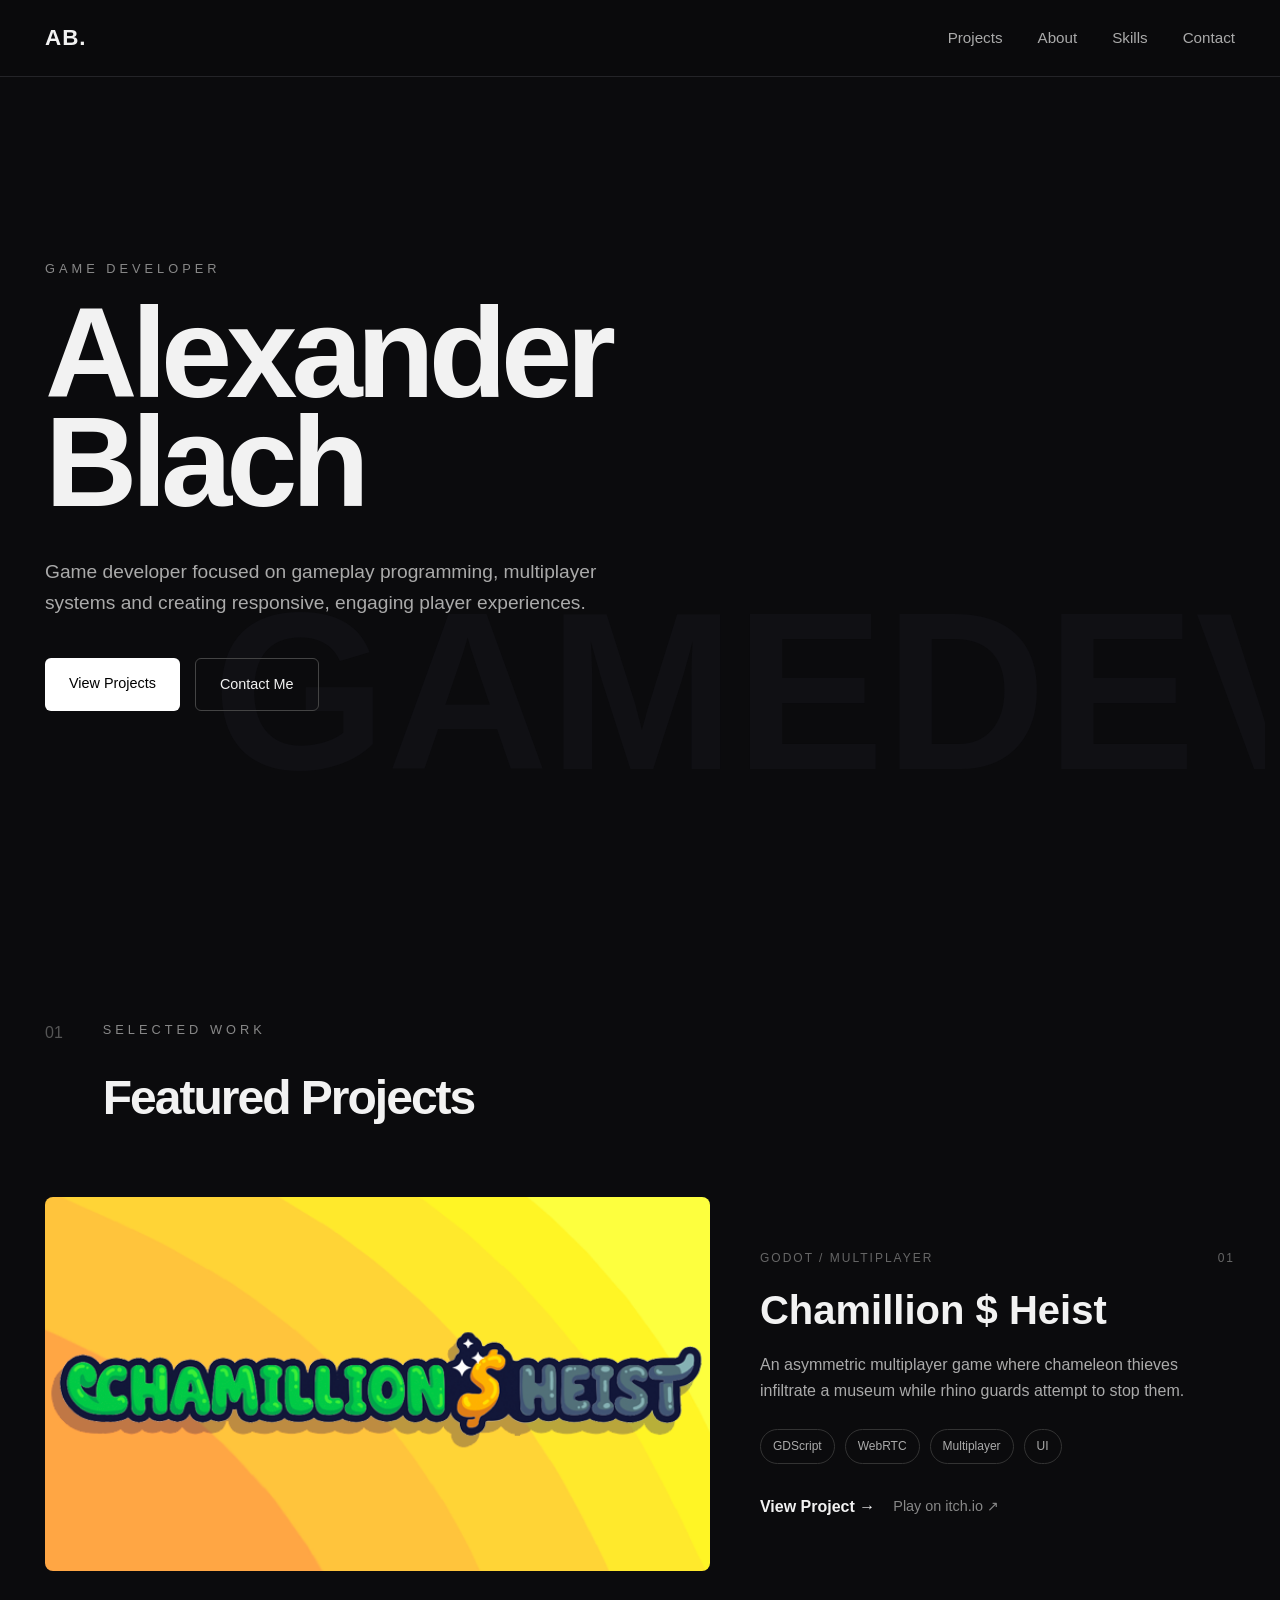
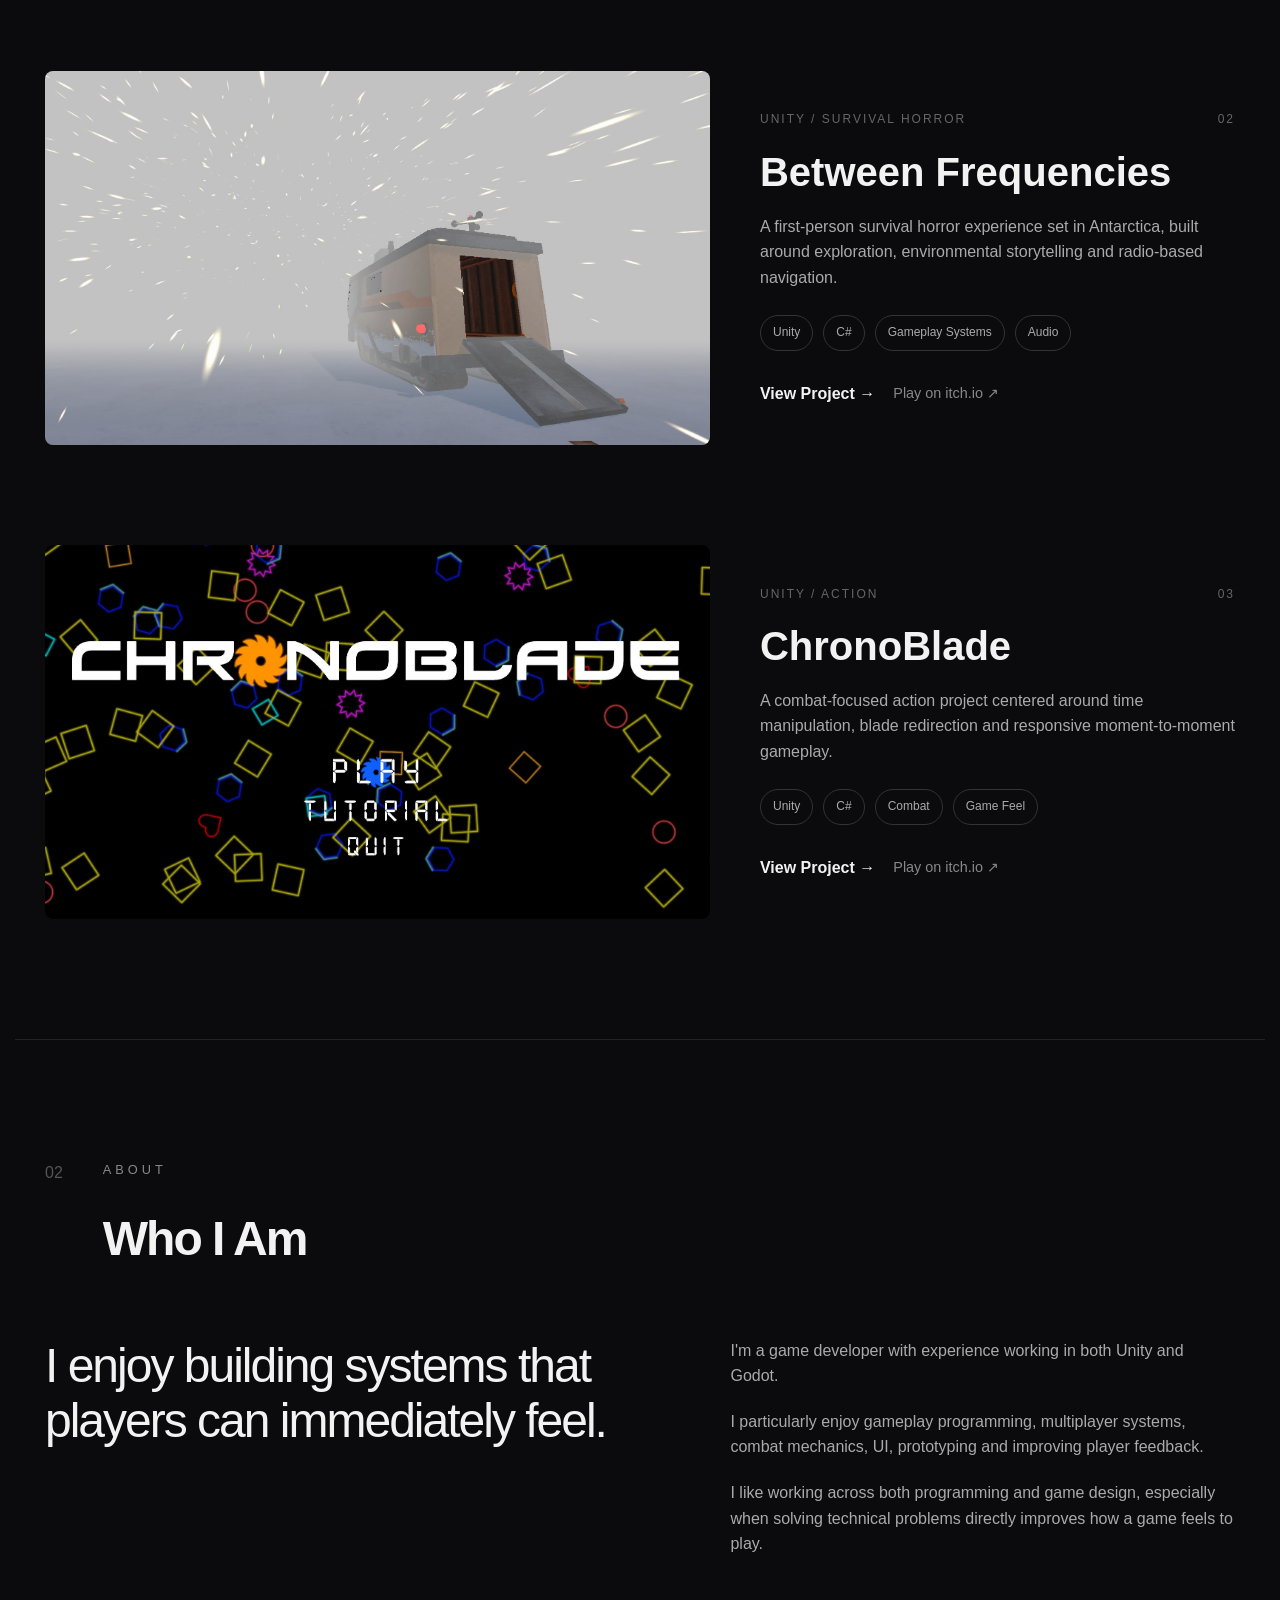
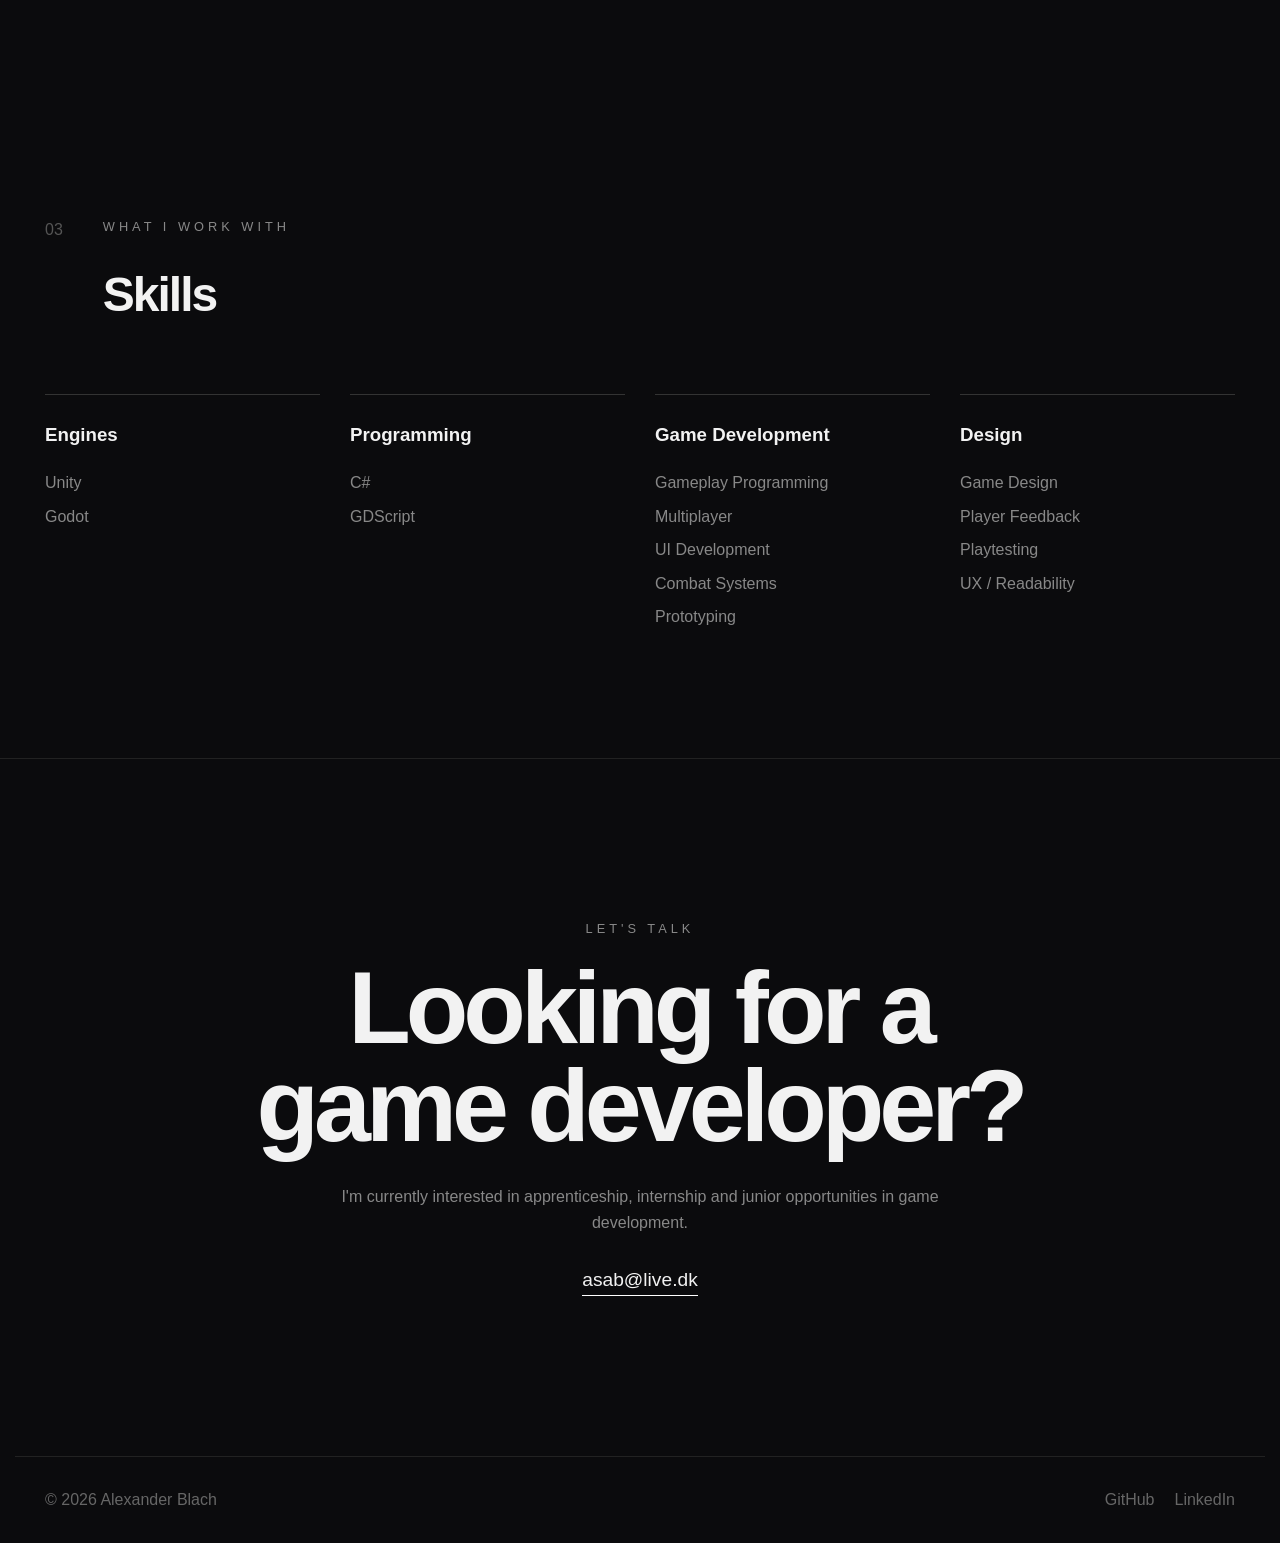
==== index.html @ f1a6e94f "Fix video source filename in index.html" ====
<!DOCTYPE html>
<html lang="en">

<head>
    <meta charset="UTF-8">
    <meta name="viewport" content="width=device-width, initial-scale=1.0">

    <title>Alexander Blach | Game Developer</title>

    <link rel="stylesheet" href="style.css">
</head>

<body>

    <!-- NAVIGATION -->
    <nav class="navbar">
        <div class="nav-container">

            <a href="#" class="logo">AB.</a>

            <div class="nav-links">
                <a href="#projects">Projects</a>
                <a href="#about">About</a>
                <a href="#skills">Skills</a>
                <a href="#contact">Contact</a>
            </div>

        </div>
    </nav>


    <!-- HERO -->
    <header class="hero">

        <div class="hero-content">

            <p class="eyebrow">GAME DEVELOPER</p>

            <h1>
                Alexander<br>
                Blach
            </h1>

            <p class="hero-description">
                Game developer focused on gameplay programming,
                multiplayer systems and creating responsive,
                engaging player experiences.
            </p>

            <div class="hero-buttons">
                <a href="#projects" class="button primary-button">
                    View Projects
                </a>

                <a href="#contact" class="button secondary-button">
                    Contact Me
                </a>
            </div>

        </div>

        <div class="hero-background-text">
            GAMEDEV
        </div>

    </header>


    <!-- PROJECTS -->
    <section id="projects" class="section">

        <div class="section-header">
            <p class="section-number">01</p>

            <div>
                <p class="eyebrow">SELECTED WORK</p>
                <h2>Featured Projects</h2>
            </div>
        </div>


        <div class="projects-grid">

            <!-- CHAMELEONS VS RHINOS -->
            <article class="project-card">

                <div class="project-image hover-video"
     onmouseenter="startPreview(this)"
     onmouseleave="stopPreview(this)">

    <img
        src="assets/images/ChamillionItchBanner.png"
        alt="Chamillion $ Heist gameplay">

    <video muted loop playsinline preload="metadata">
        <source src="assets/videos/Chamillion.mp4" type="video/mp4">
    </video>

</div>

                <div class="project-content">

                    <div class="project-topline">
                        <p>GODOT / MULTIPLAYER</p>
                        <span>01</span>
                    </div>

                    <h3>Chamillion $ Heist</h3>

                    <p class="project-description">
                        An asymmetric multiplayer game where
                        chameleon thieves infiltrate a museum while
                        rhino guards attempt to stop them.
                    </p>

                    <div class="project-tags">
                        <span>GDScript</span>
                        <span>WebRTC</span>
                        <span>Multiplayer</span>
                        <span>UI</span>
                    </div>

                   <div class="project-actions">
                        <a href="projects/chameleons-vs-rhinos.html" class="project-link">
                                View Project →
                      </a>

                        <a href="https://frederik-dencker.itch.io/chamillion-heist"
                               target="_blank"
                       rel="noopener noreferrer"
                       class="play-link">
                        Play on itch.io ↗
                            </a>
                    </div>

                </div>

            </article>


            <!-- BETWEEN FREQUENCIES -->
            <article class="project-card">

                <div class="project-image hover-video"
     onmouseenter="startPreview(this)"
     onmouseleave="stopPreview(this)">

    <img
        src="assets/images/betweenfreq.JPG"
        alt="Between Frequencies gameplay">

    <video muted loop playsinline preload="metadata">
        <source src="assets/videos/BetweenFrequencies.mp4" type="video/mp4">
    </video>

</div>

                <div class="project-content">

                    <div class="project-topline">
                        <p>UNITY / SURVIVAL HORROR</p>
                        <span>02</span>
                    </div>

                    <h3>Between Frequencies</h3>

                    <p class="project-description">
                        A first-person survival horror experience
                        set in Antarctica, built around exploration,
                        environmental storytelling and radio-based navigation.
                    </p>

                    <div class="project-tags">
                        <span>Unity</span>
                        <span>C#</span>
                        <span>Gameplay Systems</span>
                        <span>Audio</span>
                    </div>

                    <div class="project-actions">
    <a href="projects/between-frequencies.html" class="project-link">
        View Project →
    </a>

    <a href="https://frederik-dencker.itch.io/between-frequencies"
       target="_blank"
       rel="noopener noreferrer"
       class="play-link">
        Play on itch.io ↗
    </a>
</div>

                </div>

            </article>


            <!-- CHRONOBLADE -->
            <article class="project-card">

               <div class="project-image hover-video"
     onmouseenter="startPreview(this)"
     onmouseleave="stopPreview(this)">

    <img
        src="assets/images/chronoblade.JPG"
        alt="ChronoBlade gameplay">

    <video muted loop playsinline preload="metadata">
        <source src="assets/videos/ChronoBlade.mp4" type="video/mp4">
    </video>

</div>

                <div class="project-content">

                    <div class="project-topline">
                        <p>UNITY / ACTION</p>
                        <span>03</span>
                    </div>

                    <h3>ChronoBlade</h3>

                    <p class="project-description">
                        A combat-focused action project centered
                        around time manipulation, blade redirection
                        and responsive moment-to-moment gameplay.
                    </p>

                    <div class="project-tags">
                        <span>Unity</span>
                        <span>C#</span>
                        <span>Combat</span>
                        <span>Game Feel</span>
                    </div>

                   <div class="project-actions">
    <a href="projects/chronoblade.html" class="project-link">
        View Project →
    </a>

    <a href="https://frederik-dencker.itch.io/chronoblade"
       target="_blank"
       rel="noopener noreferrer"
       class="play-link">
        Play on itch.io ↗
    </a>
</div>

                </div>

            </article>

        </div>

    </section>


    <!-- ABOUT -->
    <section id="about" class="section about-section">

        <div class="section-header">
            <p class="section-number">02</p>

            <div>
                <p class="eyebrow">ABOUT</p>
                <h2>Who I Am</h2>
            </div>
        </div>


        <div class="about-grid">

            <div class="about-large-text">
                I enjoy building systems that players can
                immediately feel.
            </div>

            <div class="about-text">

                <p>
                    I'm a game developer with experience working in
                    both Unity and Godot.
                </p>

                <p>
                    I particularly enjoy gameplay programming,
                    multiplayer systems, combat mechanics, UI,
                    prototyping and improving player feedback.
                </p>

                <p>
                    I like working across both programming and game
                    design, especially when solving technical
                    problems directly improves how a game feels to play.
                </p>

            </div>

        </div>

    </section>


    <!-- SKILLS -->
    <section id="skills" class="section">

        <div class="section-header">
            <p class="section-number">03</p>

            <div>
                <p class="eyebrow">WHAT I WORK WITH</p>
                <h2>Skills</h2>
            </div>
        </div>


        <div class="skills-grid">

            <div class="skill-category">
                <h3>Engines</h3>

                <ul>
                    <li>Unity</li>
                    <li>Godot</li>
                </ul>
            </div>


            <div class="skill-category">
                <h3>Programming</h3>

                <ul>
                    <li>C#</li>
                    <li>GDScript</li>
                </ul>
            </div>


            <div class="skill-category">
                <h3>Game Development</h3>

                <ul>
                    <li>Gameplay Programming</li>
                    <li>Multiplayer</li>
                    <li>UI Development</li>
                    <li>Combat Systems</li>
                    <li>Prototyping</li>
                </ul>
            </div>


            <div class="skill-category">
                <h3>Design</h3>

                <ul>
                    <li>Game Design</li>
                    <li>Player Feedback</li>
                    <li>Playtesting</li>
                    <li>UX / Readability</li>
                </ul>
            </div>

        </div>

    </section>


    <!-- CONTACT -->
    <section id="contact" class="contact-section">

        <p class="eyebrow">LET'S TALK</p>

        <h2>
            Looking for a<br>
            game developer?
        </h2>

        <p class="contact-description">
            I'm currently interested in apprenticeship,
            internship and junior opportunities in game development.
        </p>

       <a href="mailto:asab@live.dk" class="contact-link">
    asab@live.dk
        </a>

    </section>


    <!-- FOOTER -->
    <footer>

        <p>
            © 2026 Alexander Blach
        </p>

        <div class="footer-links">
            <a href="#">GitHub</a>
            <a href="#">LinkedIn</a>
        </div>

    </footer>
<script>
    function startPreview(container) {
        const video = container.querySelector("video");

        if (!video) return;

        video.currentTime = 0;

        const promise = video.play();

        if (promise !== undefined) {
            promise.catch(error => {
                console.log("Video could not play:", error);
            });
        }
    }


    function stopPreview(container) {
        const video = container.querySelector("video");

        if (!video) return;

        video.pause();
        video.currentTime = 0;
    }
</script>
</body>

</html>
---- style.css ----
/* -----------------------------
   GLOBAL
----------------------------- */

* {
    margin: 0;
    padding: 0;
    box-sizing: border-box;
}

html {
    scroll-behavior: smooth;
}

body {
    font-family: Arial, Helvetica, sans-serif;
    background: #0b0b0d;
    color: #f2f2f2;
    line-height: 1.6;
}

a {
    color: inherit;
    text-decoration: none;
}


/* -----------------------------
   NAVIGATION
----------------------------- */

.navbar {
    position: fixed;
    top: 0;
    width: 100%;
    z-index: 1000;

    background: rgba(11, 11, 13, 0.85);
    backdrop-filter: blur(12px);

    border-bottom: 1px solid #242428;
}

.nav-container {
    max-width: 1250px;
    margin: auto;

    padding: 20px 30px;

    display: flex;
    justify-content: space-between;
    align-items: center;
}

.logo {
    font-size: 1.4rem;
    font-weight: bold;
    letter-spacing: 1px;
}

.nav-links {
    display: flex;
    gap: 35px;
}

.nav-links a {
    color: #aaaaaa;
    font-size: 0.95rem;

    transition: 0.2s;
}

.nav-links a:hover {
    color: white;
}


/* -----------------------------
   HERO
----------------------------- */

.hero {
    min-height: 100vh;

    max-width: 1250px;
    margin: auto;

    padding: 150px 30px 80px;

    display: flex;
    align-items: center;

    position: relative;
    overflow: hidden;
}

.hero-content {
    position: relative;
    z-index: 2;

    max-width: 800px;
}

.eyebrow {
    color: #888;
    font-size: 0.8rem;

    letter-spacing: 4px;

    margin-bottom: 20px;
}

.hero h1 {
    font-size: clamp(4rem, 10vw, 9rem);

    line-height: 0.85;

    letter-spacing: -6px;

    margin-bottom: 40px;
}

.hero-description {
    color: #aaa;

    max-width: 600px;

    font-size: 1.2rem;

    margin-bottom: 40px;
}

.hero-buttons {
    display: flex;
    gap: 15px;
    flex-wrap: wrap;
}

.button {
    padding: 14px 24px;

    border-radius: 6px;

    font-size: 0.9rem;

    transition: 0.25s;
}

.primary-button {
    background: white;
    color: black;
}

.primary-button:hover {
    transform: translateY(-3px);
}

.secondary-button {
    border: 1px solid #444;
}

.secondary-button:hover {
    border-color: white;
}

.hero-background-text {
    position: absolute;

    right: -80px;
    bottom: 30px;

    font-size: 14rem;

    font-weight: bold;

    color: #101014;

    pointer-events: none;
}


/* -----------------------------
   GENERAL SECTIONS
----------------------------- */

.section {
    max-width: 1250px;

    margin: auto;

    padding: 120px 30px;
}

.section-header {
    display: flex;

    gap: 40px;

    margin-bottom: 60px;
}

.section-number {
    color: #555;
}

.section-header h2 {
    font-size: 3rem;

    letter-spacing: -2px;
}


/* -----------------------------
   PROJECTS
----------------------------- */

.projects-grid {
    display: flex;

    flex-direction: column;

    gap: 100px;
}

.project-card {
    display: grid;

    grid-template-columns: 1.4fr 1fr;

    gap: 50px;

    align-items: center;
}

.project-image {
    width: 100%;
    aspect-ratio: 16 / 9;

    border-radius: 8px;
    overflow: hidden;

    background: #18181e;

    display: flex;
    align-items: center;
    justify-content: center;
}

.placeholder {
    display: flex;

    justify-content: center;
    align-items: center;

    background:
        linear-gradient(
            135deg,
            #17171d,
            #22222b
        );

    color: #666;

    font-size: 1.2rem;
}

.project-content h3 {
    font-size: 2.5rem;

    line-height: 1.1;

    margin: 20px 0;
}

.project-topline {
    display: flex;

    justify-content: space-between;

    color: #666;

    font-size: 0.75rem;

    letter-spacing: 2px;
}

.project-description {
    color: #aaa;

    margin-bottom: 25px;
}

.project-tags {
    display: flex;

    flex-wrap: wrap;

    gap: 10px;

    margin-bottom: 30px;
}

.project-tags span {
    padding: 7px 12px;

    border: 1px solid #333;

    border-radius: 100px;

    color: #aaa;

    font-size: 0.75rem;
}

.project-link {
    font-weight: bold;

    display: inline-block;

    transition: 0.2s;
}

.project-link:hover {
    transform: translateX(6px);
}


/* -----------------------------
   ABOUT
----------------------------- */

.about-section {
    border-top: 1px solid #222;
}

.about-grid {
    display: grid;

    grid-template-columns: 1.2fr 1fr;

    gap: 80px;
}

.about-large-text {
    font-size: 3rem;

    line-height: 1.15;

    letter-spacing: -2px;
}

.about-text p {
    color: #aaa;

    margin-bottom: 20px;
}


/* -----------------------------
   SKILLS
----------------------------- */

.skills-grid {
    display: grid;

    grid-template-columns: repeat(4, 1fr);

    gap: 30px;
}

.skill-category {
    border-top: 1px solid #333;

    padding-top: 25px;
}

.skill-category h3 {
    margin-bottom: 20px;
}

.skill-category ul {
    list-style: none;
}

.skill-category li {
    color: #888;

    margin-bottom: 8px;
}


/* -----------------------------
   CONTACT
----------------------------- */

.contact-section {
    padding: 160px 30px;

    text-align: center;

    border-top: 1px solid #222;
}

.contact-section h2 {
    font-size: clamp(3rem, 8vw, 7rem);

    line-height: 0.95;

    letter-spacing: -5px;

    margin-bottom: 30px;
}

.contact-description {
    max-width: 600px;

    margin: 0 auto 30px;

    color: #888;
}

.contact-link {
    font-size: 1.2rem;

    border-bottom: 1px solid white;

    padding-bottom: 5px;
}


/* -----------------------------
   FOOTER
----------------------------- */

footer {
    max-width: 1250px;

    margin: auto;

    padding: 30px;

    border-top: 1px solid #222;

    display: flex;

    justify-content: space-between;

    color: #666;
}

.footer-links {
    display: flex;

    gap: 20px;
}


/* -----------------------------
   RESPONSIVE
----------------------------- */

@media (max-width: 900px) {

    .project-card {
        grid-template-columns: 1fr;
    }
.about-grid {
        grid-template-columns: 1fr;
    }

    .skills-grid {
        grid-template-columns: repeat(2, 1fr);
    }

    .hero h1 {
        letter-spacing: -3px;
    }

}


@media (max-width: 600px) {

    .nav-links {
        gap: 15px;
    }

    .nav-links a {
        font-size: 0.8rem;
    }

    .hero {
        padding-top: 130px;
    }

    .hero-description {
        font-size: 1rem;
    }
.skills-grid {
        grid-template-columns: 1fr;
    }

    .about-large-text {
        font-size: 2rem;
    }

    footer {
        flex-direction: column;

        gap: 20px;
    }

}
/* --------------------------------
   PROJECT PAGE
-------------------------------- */

.project-page-hero {
    max-width: 1250px;
    margin: auto;

    padding: 180px 30px 80px;
}

.project-page-header {
    max-width: 900px;
}

.project-page-header h1 {
    font-size: clamp(4rem, 10vw, 8rem);

    line-height: 0.9;

    letter-spacing: -6px;

    margin-bottom: 40px;
}

.project-page-intro {
    max-width: 700px;

    font-size: 1.3rem;

    color: #aaa;
}

.project-meta {
    margin-top: 80px;

    display: grid;

    grid-template-columns: repeat(4, 1fr);

    border-top: 1px solid #29292d;

    border-bottom: 1px solid #29292d;
}

.project-meta div {
    padding: 25px 15px;

    border-right: 1px solid #29292d;
}

.project-meta div:last-child {
    border-right: none;
}

.project-meta span {
    color: #666;

    font-size: 0.7rem;

    letter-spacing: 2px;
}

.project-meta p {
    margin-top: 8px;
}


/* HERO MEDIA */

.project-page-media {
    max-width: 1400px;

    margin: auto;

    padding: 0 30px 120px;
}

.large-placeholder {
    height: 650px;

    display: flex;

    align-items: center;

    justify-content: center;

    background: #18181e;

    border-radius: 10px;

    color: #666;

    font-size: 1.1rem;
}


/* DETAILS */

.project-detail-section {
    max-width: 1100px;

    margin: auto;

    padding: 100px 30px;

    display: grid;

    grid-template-columns: 180px 1fr;

    gap: 60px;

    border-top: 1px solid #222;
}

.project-detail-label {
    color: #555;

    font-size: 0.75rem;

    letter-spacing: 2px;
}

.project-detail-label p {
    margin-bottom: 10px;
}

.project-detail-content {
    max-width: 780px;
}

.project-detail-content h2 {
    font-size: 3rem;

    margin-bottom: 35px;

    letter-spacing: -2px;
}

.project-detail-content p {
    color: #aaa;

    margin-bottom: 20px;
}

.large-paragraph {
    font-size: 1.5rem;

    color: white !important;

    line-height: 1.45;
}


/* ROLE CARDS */

.role-grid {
    display: grid;

    grid-template-columns: repeat(2, 1fr);

    gap: 20px;

    margin-top: 50px;
}

.role-card {
    padding: 30px;

    border: 1px solid #29292d;

    border-radius: 8px;
}

.role-card h3 {
    margin-bottom: 15px;
}


/* TECHNICAL DIAGRAM */

.technical-diagram {
    margin: 50px 0;

    display: flex;

    align-items: center;

    justify-content: space-between;

    gap: 10px;
}

.technical-diagram div {
    flex: 1;

    padding: 18px;

    text-align: center;

    border: 1px solid #333;

    border-radius: 6px;
}

.technical-diagram span {
    color: #555;
}


/* ROLE COMPARISON */

.two-column-system {
    display: grid;

    grid-template-columns: 1fr 1fr;

    gap: 50px;

    margin-top: 40px;
}

.two-column-system h3 {
    font-size: 1.6rem;

    margin-bottom: 15px;
}

.two-column-system ul {
    margin-top: 20px;

    padding-left: 20px;

    color: #aaa;
}

.two-column-system li {
    margin-bottom: 8px;
}


/* SCREENSHOT GRID */

.project-image-grid {
    max-width: 1250px;

    margin: auto;

    padding: 50px 30px 120px;

    display: grid;

    grid-template-columns: 1fr 1fr;

    gap: 20px;
}

.medium-placeholder {
    height: 420px;

    display: flex;

    align-items: center;

    justify-content: center;

    background: #18181e;

    color: #666;

    border-radius: 8px;
}


/* NEXT PROJECT */

.next-project {
    text-align: center;

    padding: 140px 30px;

    border-top: 1px solid #222;
}

.next-project a {
    font-size: clamp(2.5rem, 6vw, 6rem);

    letter-spacing: -3px;

    font-weight: bold;
}


/* MOBILE */

@media (max-width: 800px) {

    .project-meta {
        grid-template-columns: repeat(2, 1fr);
    }

    .project-meta div {
        border-bottom: 1px solid #29292d;
    }

    .project-detail-section {
        grid-template-columns: 1fr;

        gap: 30px;
    }

    .role-grid {
        grid-template-columns: 1fr;
    }

    .two-column-system {
        grid-template-columns: 1fr;
    }

    .project-image-grid {
        grid-template-columns: 1fr;
    }

    .technical-diagram {
        flex-direction: column;
    }

    .technical-diagram span {
        transform: rotate(90deg);
    }

    .technical-diagram div {
        width: 100%;
    }

    .large-placeholder {
        height: 350px;
    }
}


/* --------------------------------
   PROJECT CARD ACTIONS & IMAGES
-------------------------------- */

.project-actions {
    display: flex;
    gap: 18px;
    align-items: center;
    flex-wrap: wrap;
}

.play-link {
    color: #888;
    font-size: 0.9rem;
    transition: 0.2s;
}

.play-link:hover {
    color: white;
    transform: translateX(3px);
}
/* PROJECT IMAGE / VIDEO PREVIEW */

.project-image {
    width: 100%;
    aspect-ratio: 16 / 9;

    position: relative;
    overflow: hidden;

    border-radius: 8px;
    background: #18181e;
}

.hover-video img,
.hover-video video {
    position: absolute;

    top: 0;
    left: 0;

    width: 100%;
    height: 100%;

    object-fit: cover;
    object-position: center center;

    display: block;

    transition: opacity 0.2s ease;
}


/* Screenshot visible normally */

.hover-video img {
    opacity: 1;
}


/* Video hidden normally */

.hover-video video {
    opacity: 0;
    pointer-events: none;
}


/* Hover state */

.hover-video:hover img {
    opacity: 0;
}

.hover-video:hover video {
    opacity: 1;
}
.project-play-button {
    display: inline-block;
    margin-top: 28px;
}
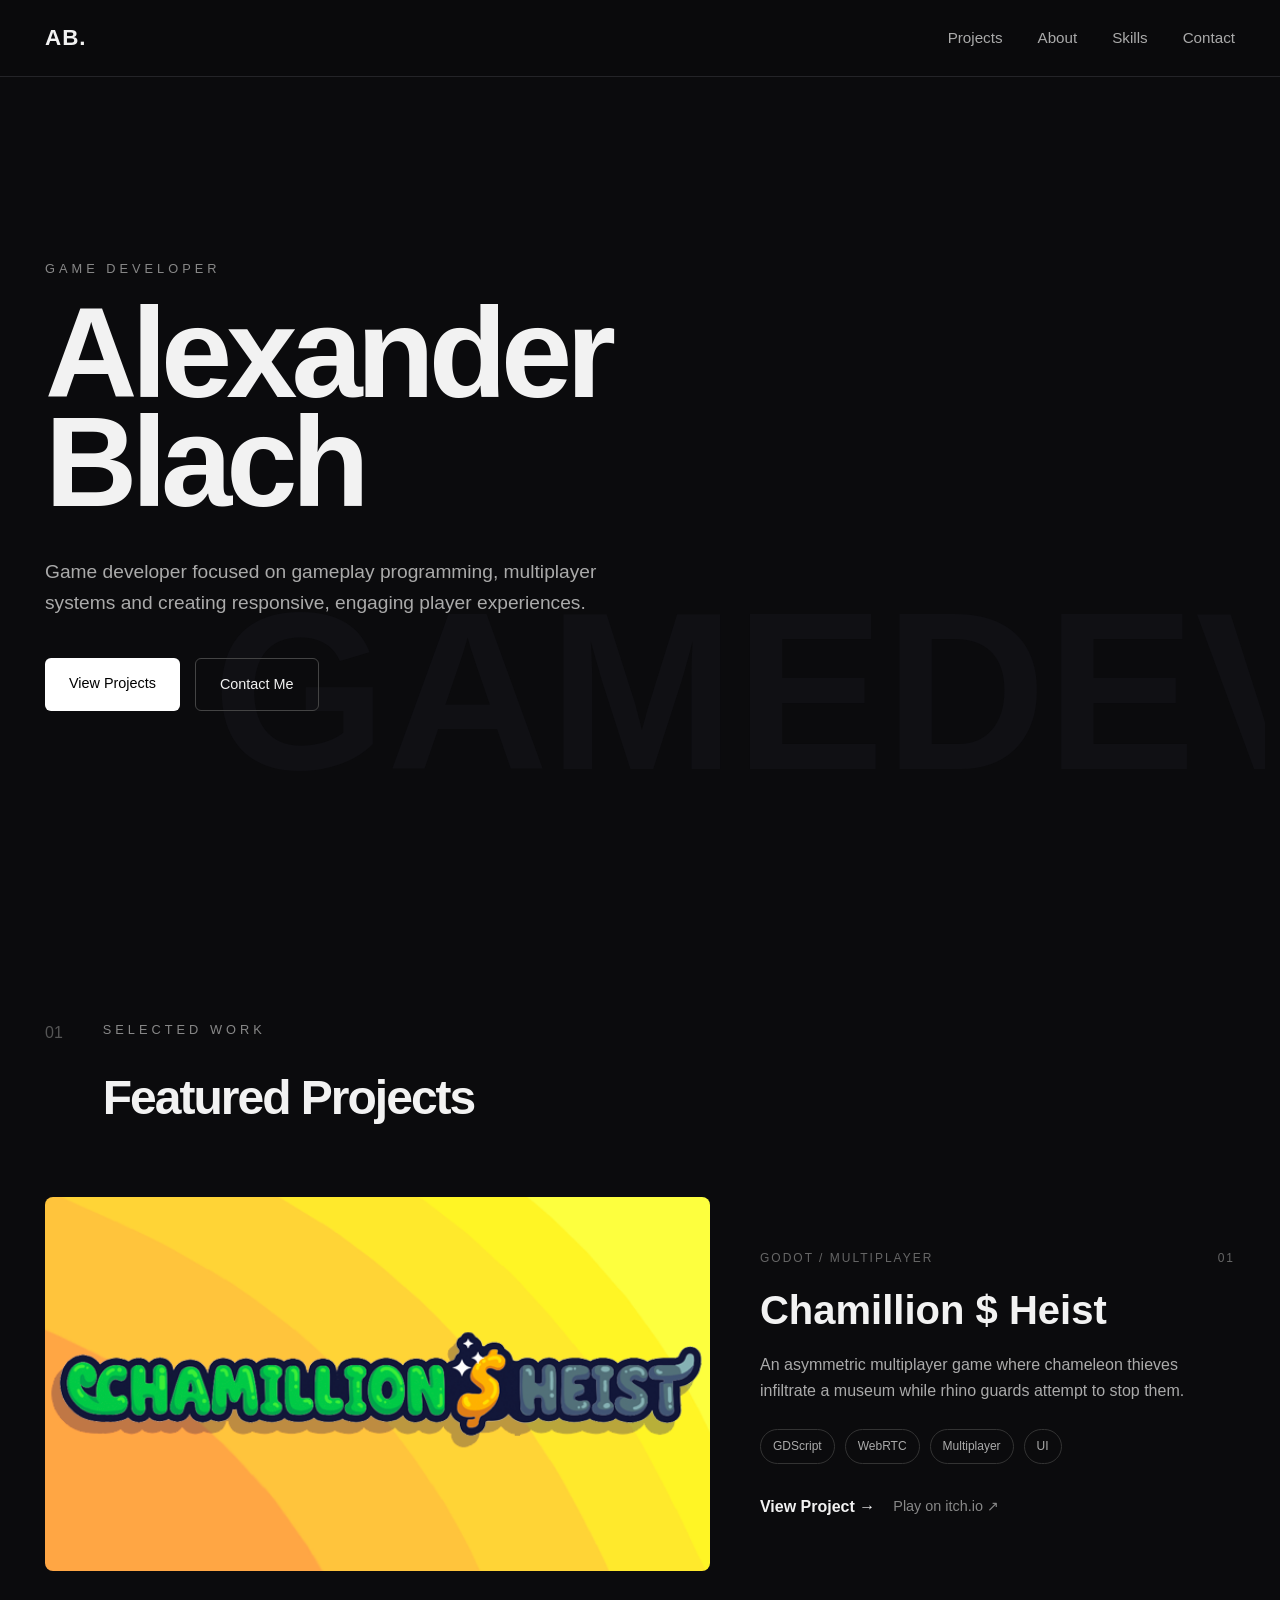
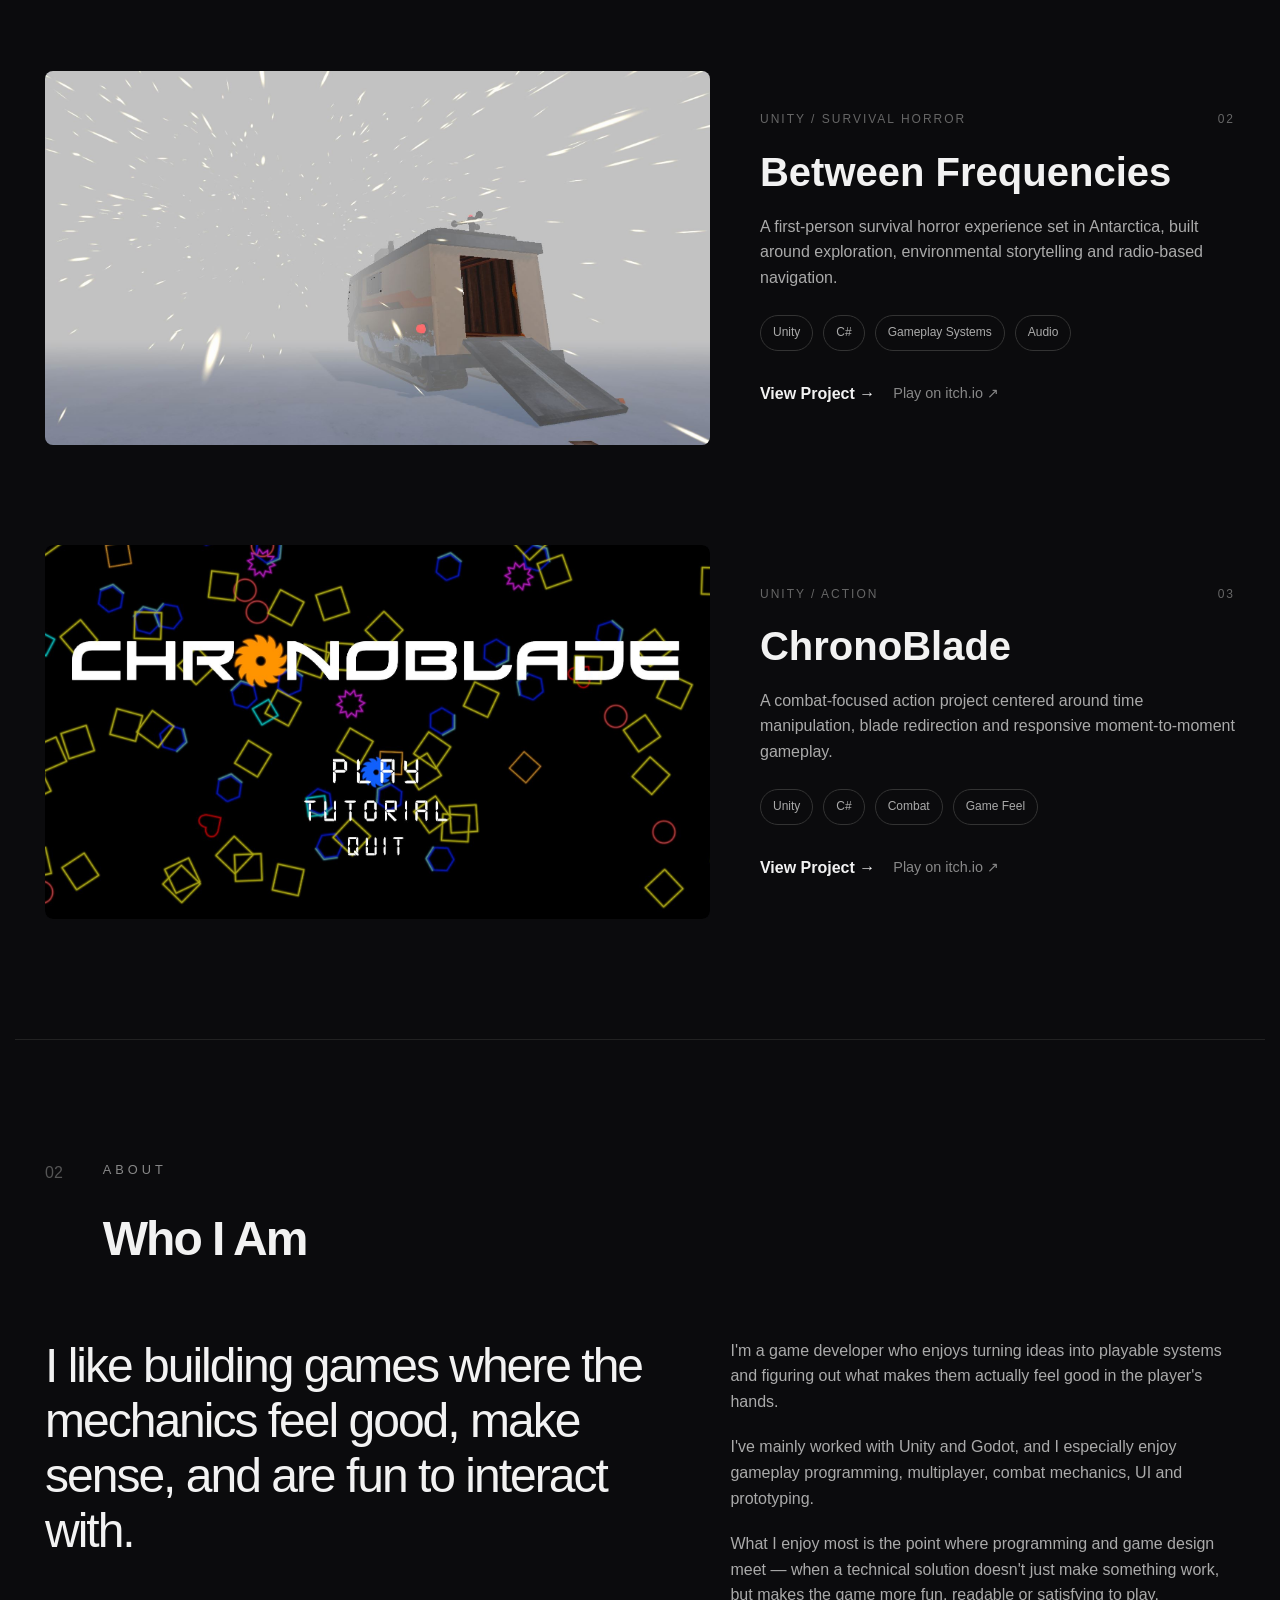
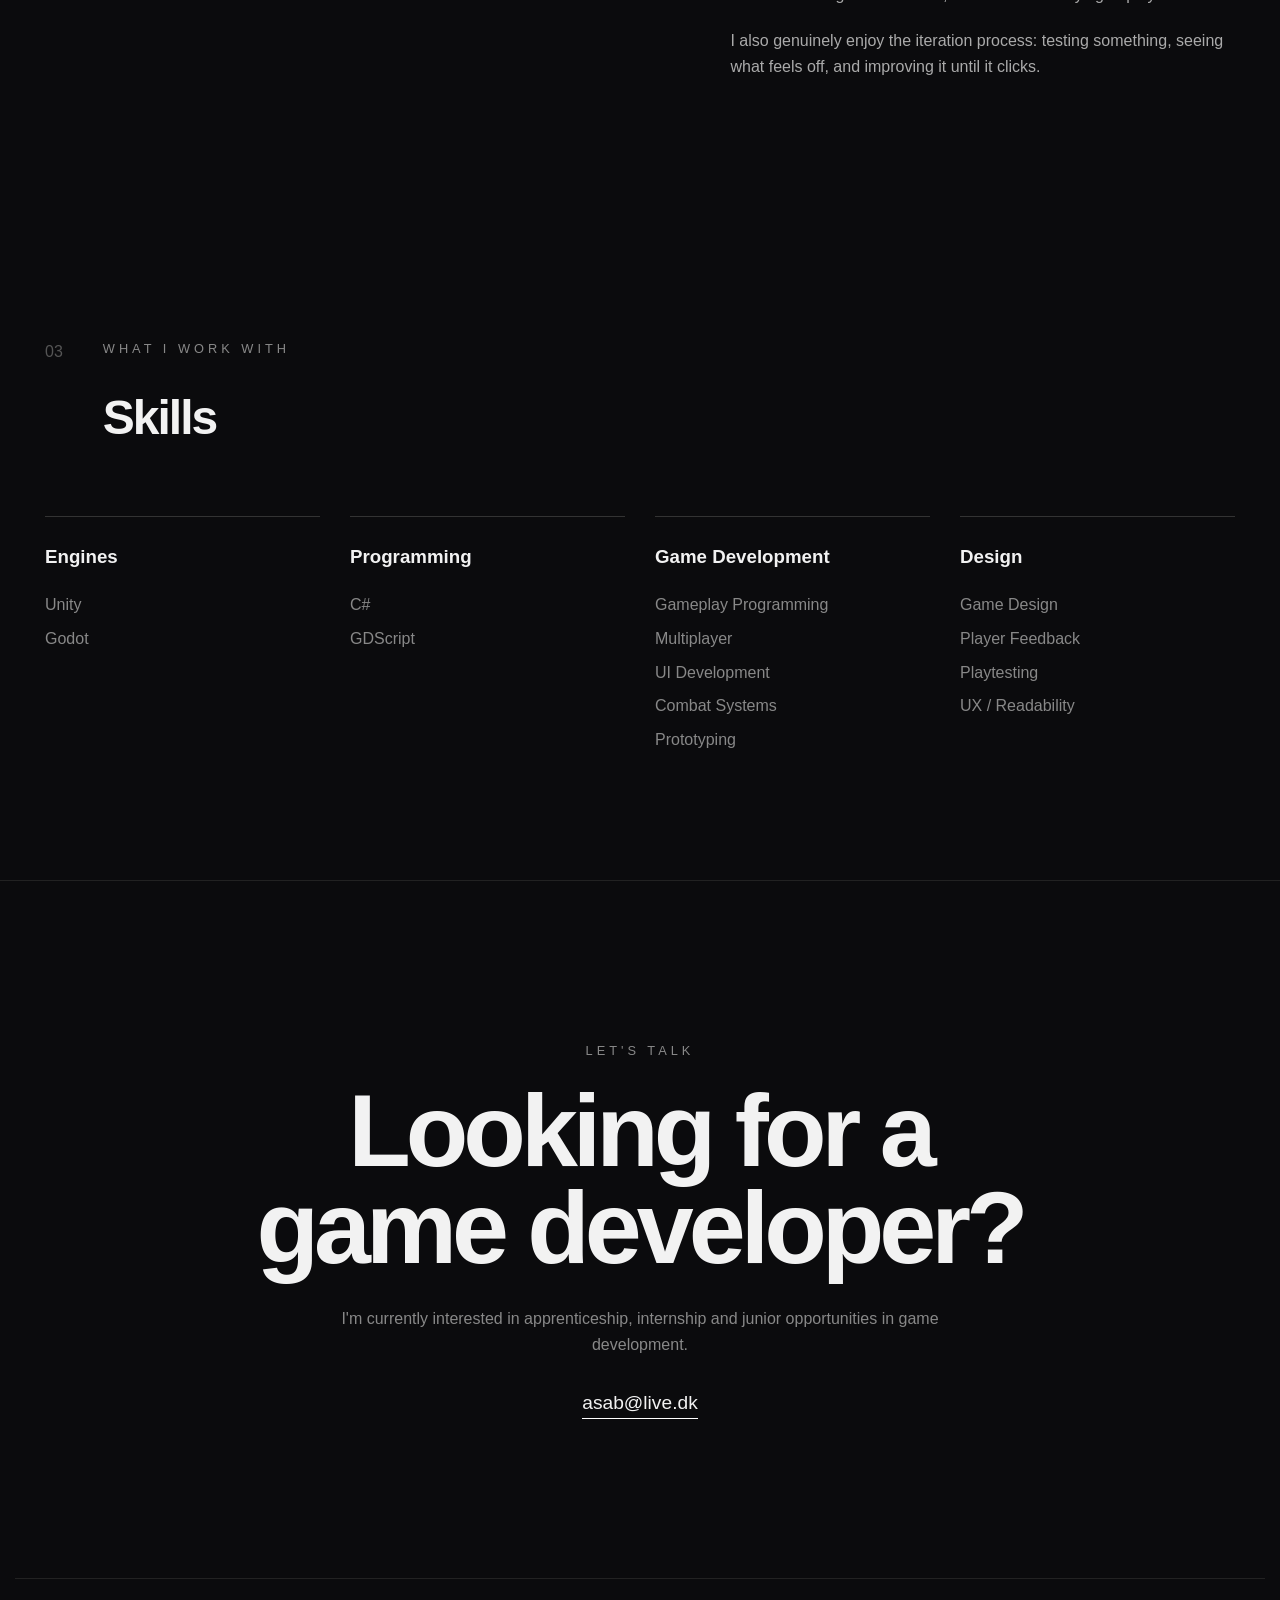
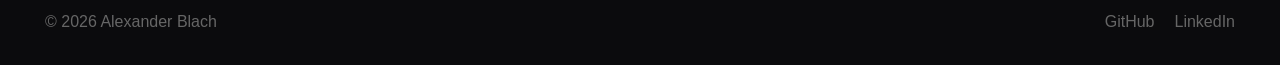
==== commit c7dfdae2: "Revise about section content in index.html Updated the text in the about section to better reflect m" ====
--- a/index.html
+++ b/index.html
@@ -207,7 +207,7 @@
         alt="ChronoBlade gameplay">
 
     <video muted loop playsinline preload="metadata">
-        <source src="assets/videos/ChronoBlade.mp4" type="video/mp4">
+        <source src="assets/videos/chronoblade-web.mp4" type="video/mp4">
     </video>
 
 </div>
@@ -269,35 +269,43 @@
         </div>
 
 
-        <div class="about-grid">
-
-            <div class="about-large-text">
-                I enjoy building systems that players can
-                immediately feel.
-            </div>
-
-            <div class="about-text">
-
-                <p>
-                    I'm a game developer with experience working in
-                    both Unity and Godot.
-                </p>
-
-                <p>
-                    I particularly enjoy gameplay programming,
-                    multiplayer systems, combat mechanics, UI,
-                    prototyping and improving player feedback.
-                </p>
-
-                <p>
-                    I like working across both programming and game
-                    design, especially when solving technical
-                    problems directly improves how a game feels to play.
-                </p>
-
-            </div>
-
-        </div>
+<div class="about-grid">
+
+    <div class="about-large-text">
+        I like building games where the mechanics feel good,
+        make sense, and are fun to interact with.
+    </div>
+
+    <div class="about-text">
+
+        <p>
+            I'm a game developer who enjoys turning ideas into
+            playable systems and figuring out what makes them
+            actually feel good in the player's hands.
+        </p>
+
+        <p>
+            I've mainly worked with Unity and Godot, and I especially
+            enjoy gameplay programming, multiplayer, combat mechanics,
+            UI and prototyping.
+        </p>
+
+        <p>
+            What I enjoy most is the point where programming and
+            game design meet — when a technical solution doesn't
+            just make something work, but makes the game more fun,
+            readable or satisfying to play.
+        </p>
+
+        <p>
+            I also genuinely enjoy the iteration process: testing
+            something, seeing what feels off, and improving it until
+            it clicks.
+        </p>
+
+    </div>
+
+</div>
 
     </section>
 
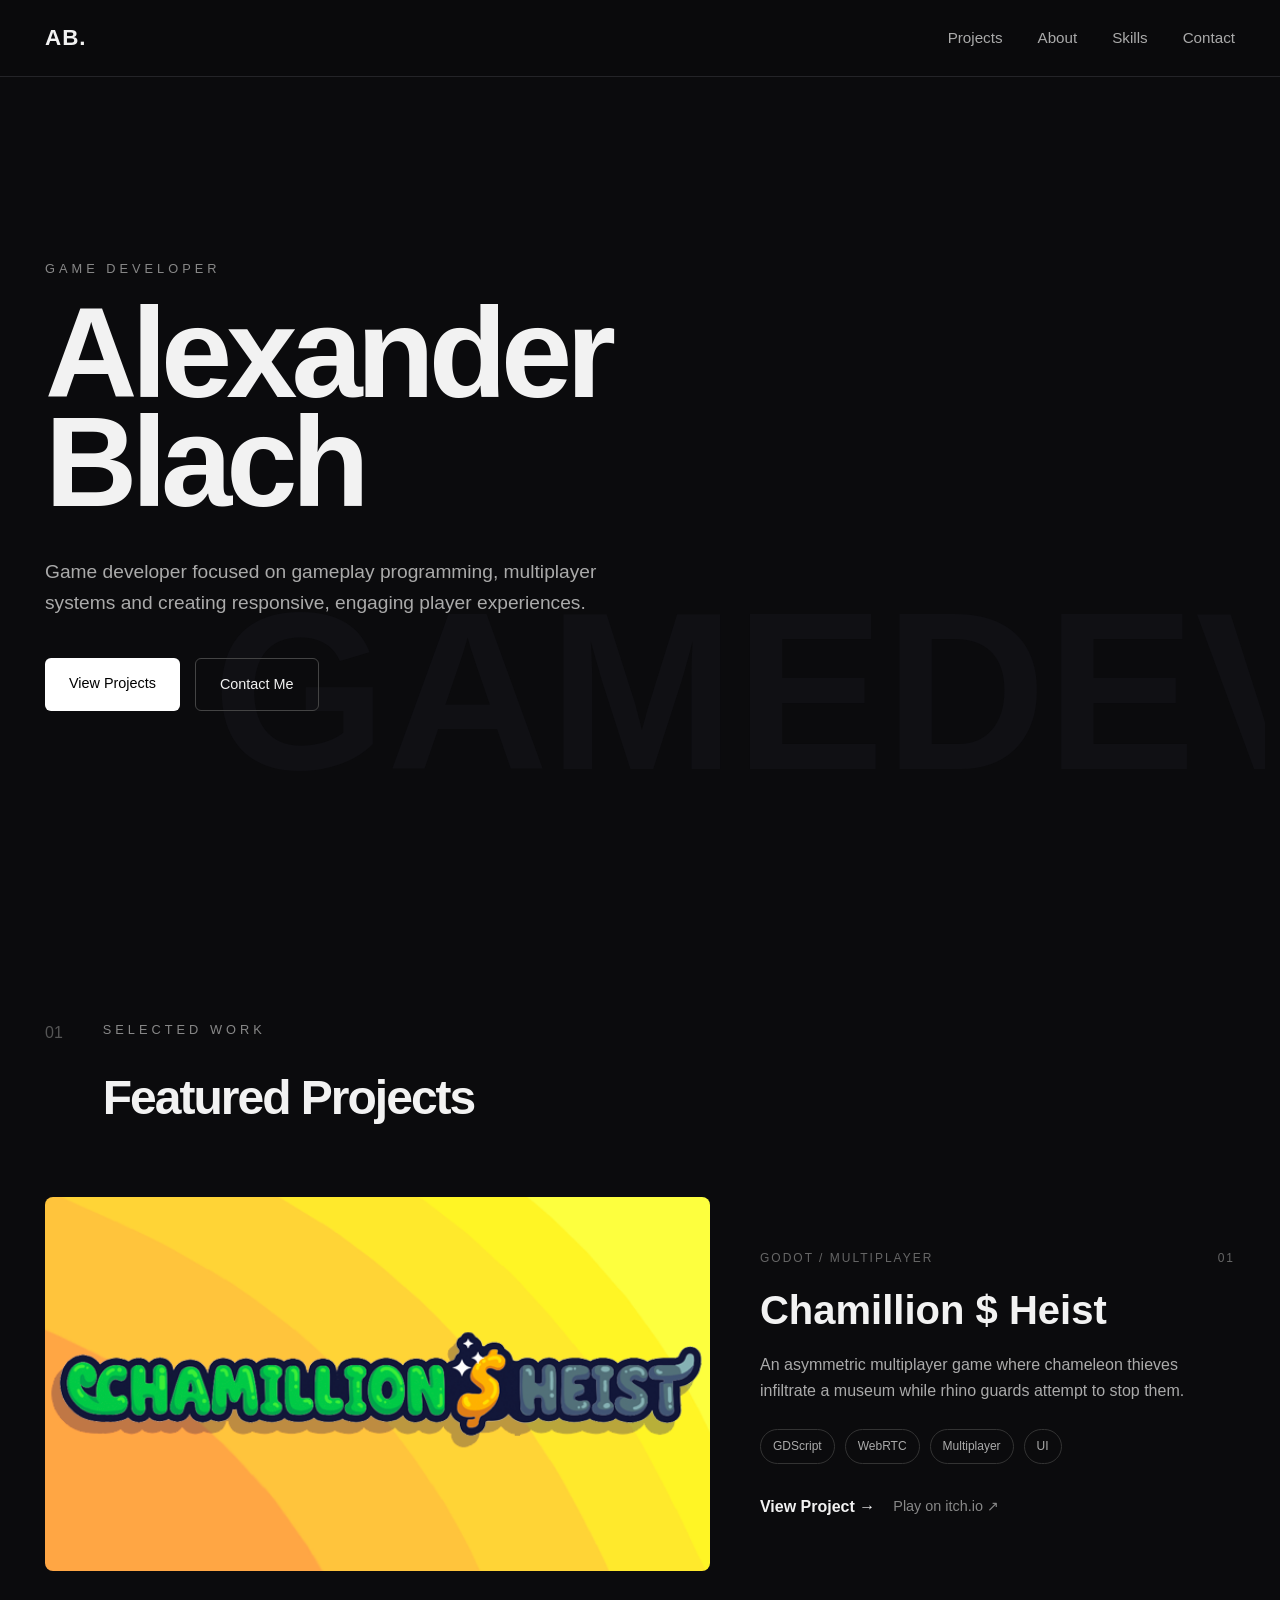
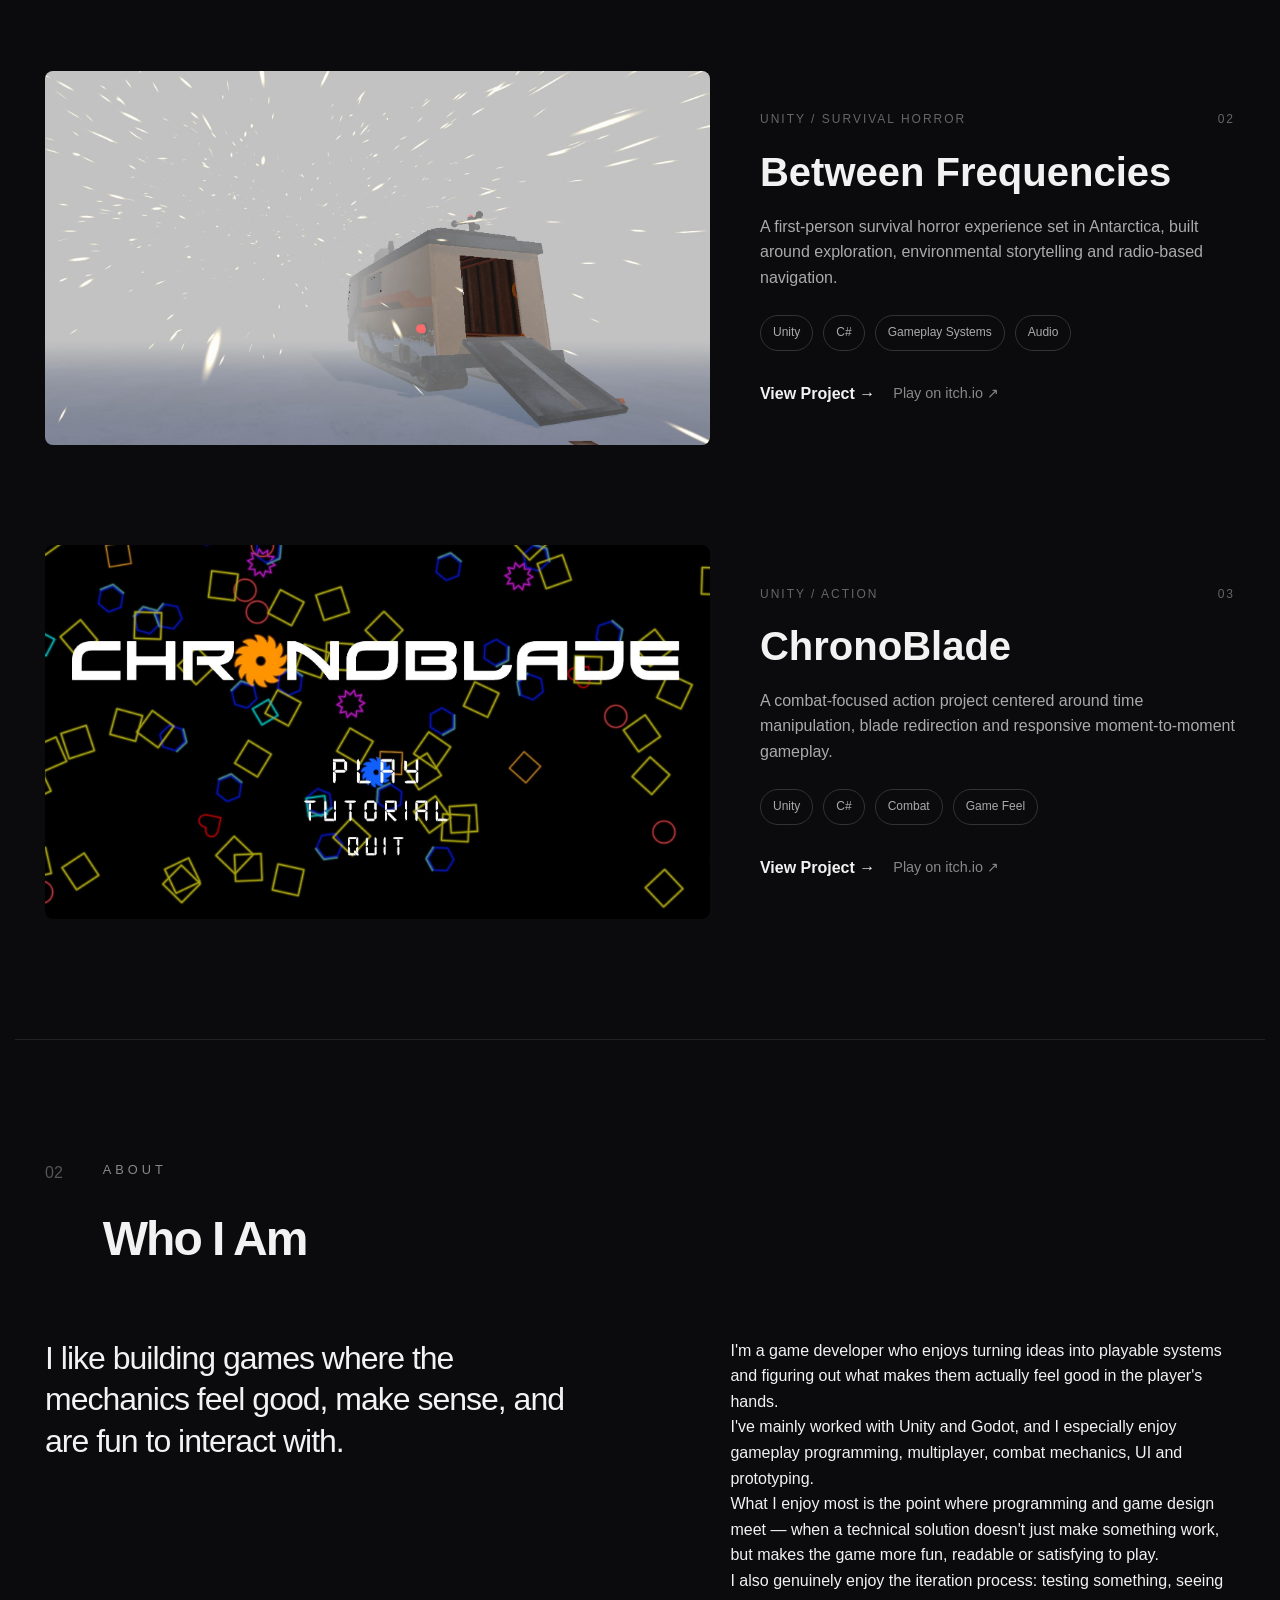
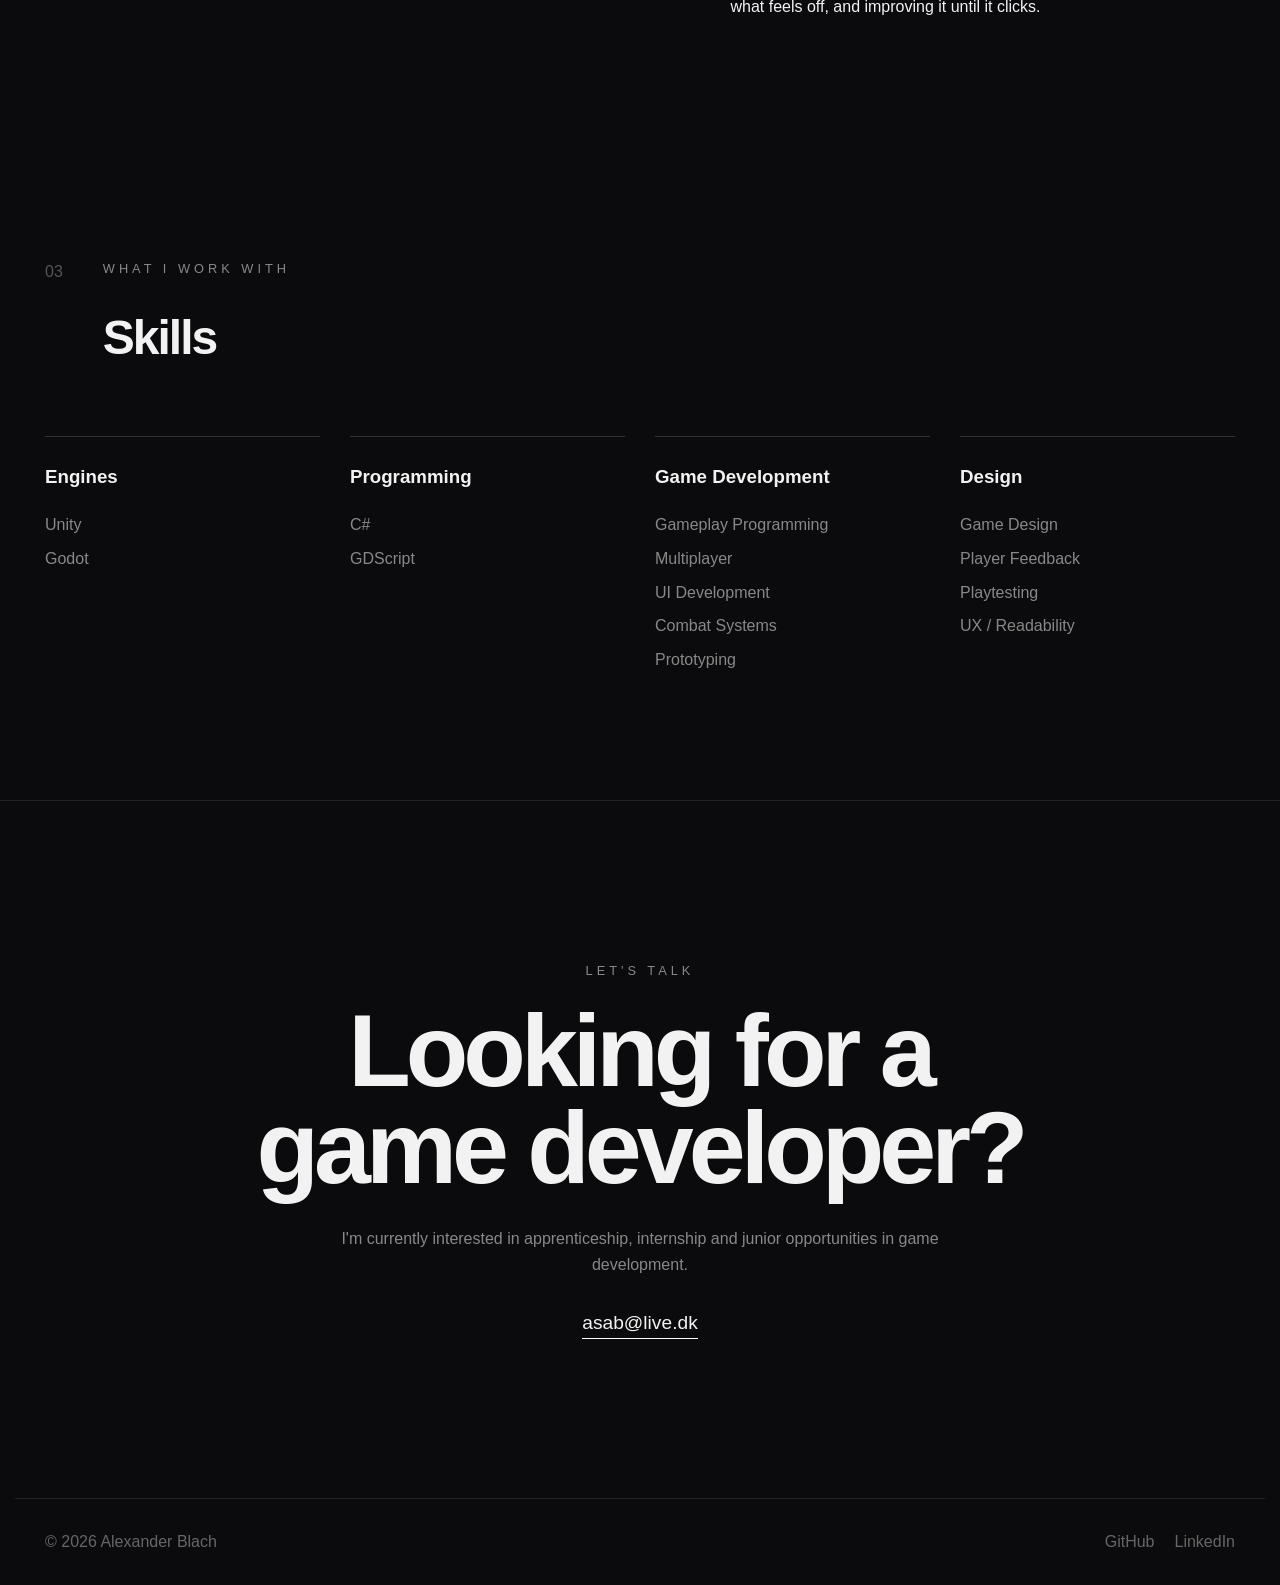
==== commit 0e05d671: "Enhance footer with social media links Updated footer to include links to GitHub and LinkedIn." ====
--- a/index.html
+++ b/index.html
@@ -399,16 +399,27 @@
     <!-- FOOTER -->
     <footer>
 
-        <p>
-            © 2026 Alexander Blach
-        </p>
-
-        <div class="footer-links">
-            <a href="#">GitHub</a>
-            <a href="#">LinkedIn</a>
-        </div>
-
-    </footer>
+    <p>
+        © 2026 Alexander Blach
+    </p>
+
+    <div class="footer-links">
+
+        <a href="https://github.com/BlachGames"
+           target="_blank"
+           rel="noopener noreferrer">
+            GitHub
+        </a>
+
+        <a href="https://www.linkedin.com/in/alexanderblach-undefined-a6a29342a/"
+           target="_blank"
+           rel="noopener noreferrer">
+            LinkedIn
+        </a>
+
+    </div>
+
+</footer>
 <script>
     function startPreview(container) {
         const video = container.querySelector("video");
--- a/style.css
+++ b/style.css
@@ -342,17 +342,16 @@
 }
 
 .about-large-text {
-    font-size: 3rem;
-
-    line-height: 1.15;
-
-    letter-spacing: -2px;
+    font-size: 2rem;
+    line-height: 1.3;
+    letter-spacing: -1px;
+    max-width: 520px;
+}
 }
 
 .about-text p {
     color: #aaa;
-
-    margin-bottom: 20px;
+    margin-bottom: 24px;
 }
 
 
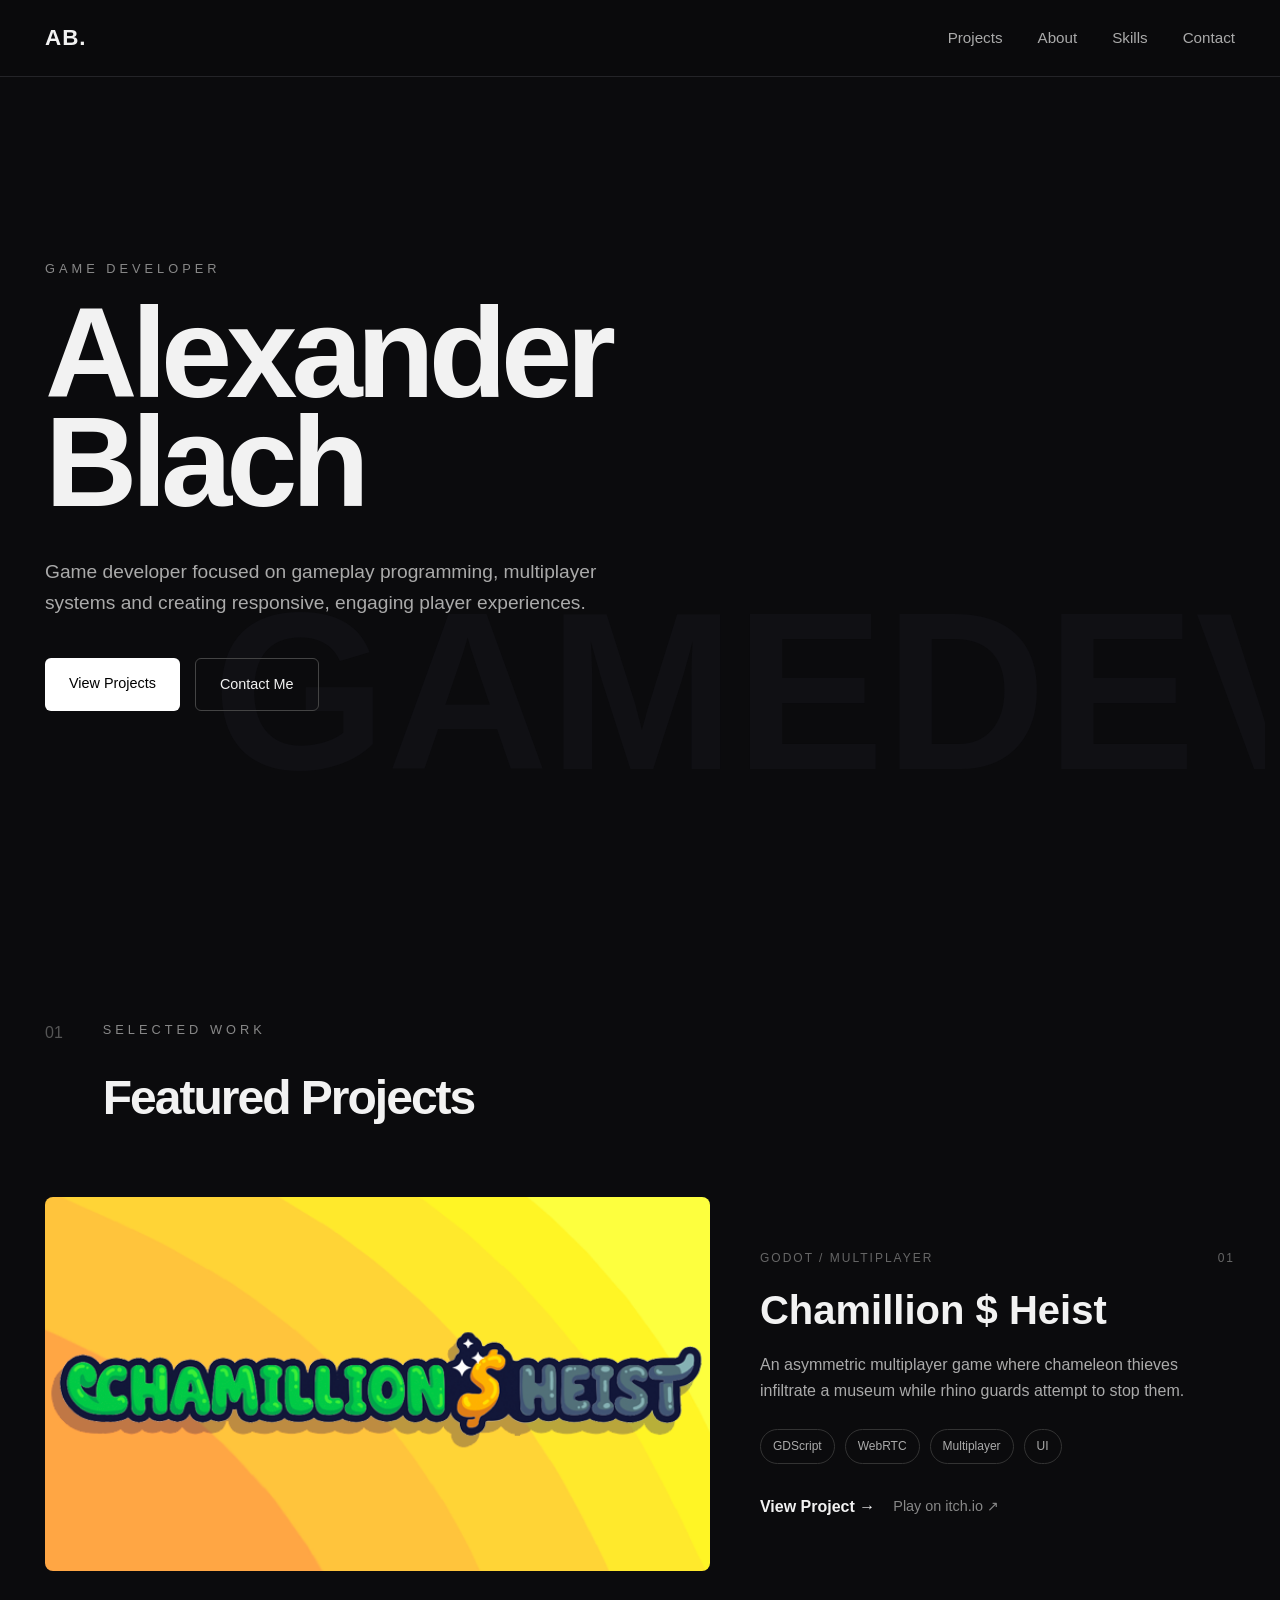
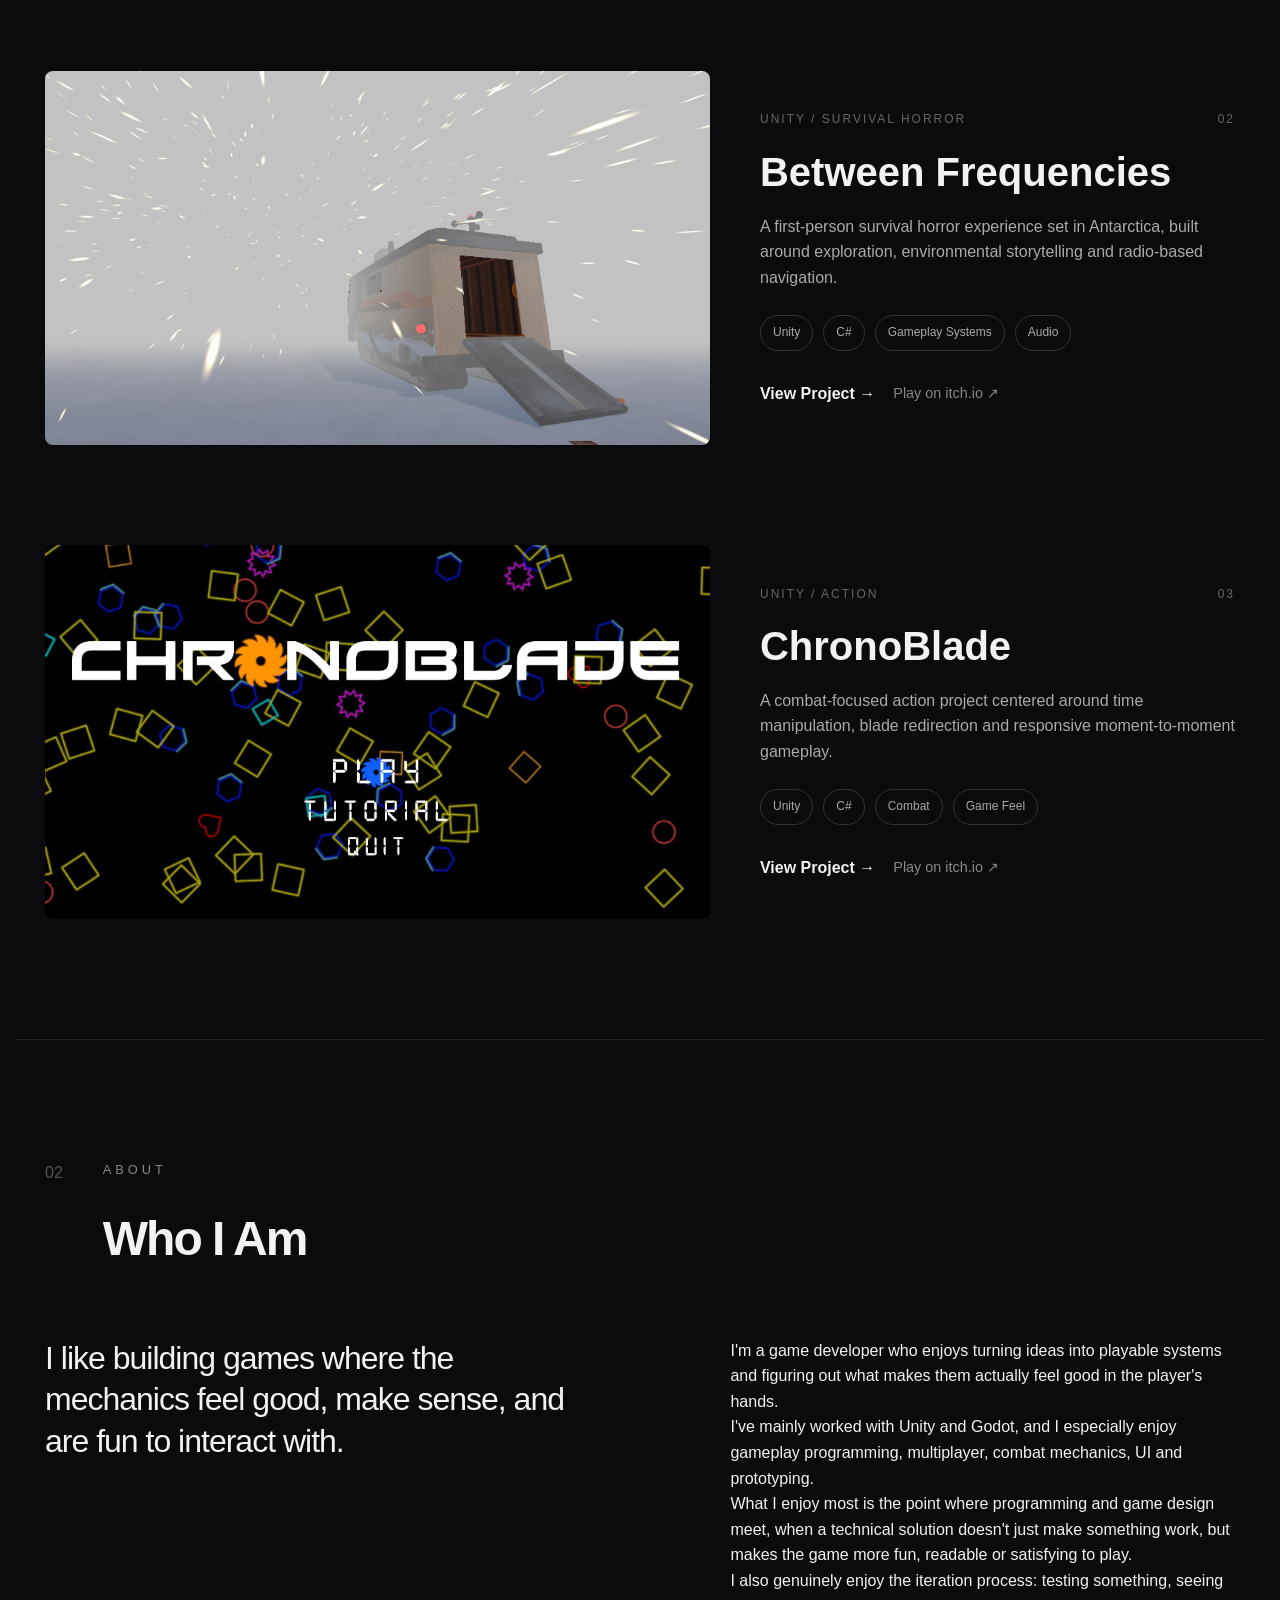
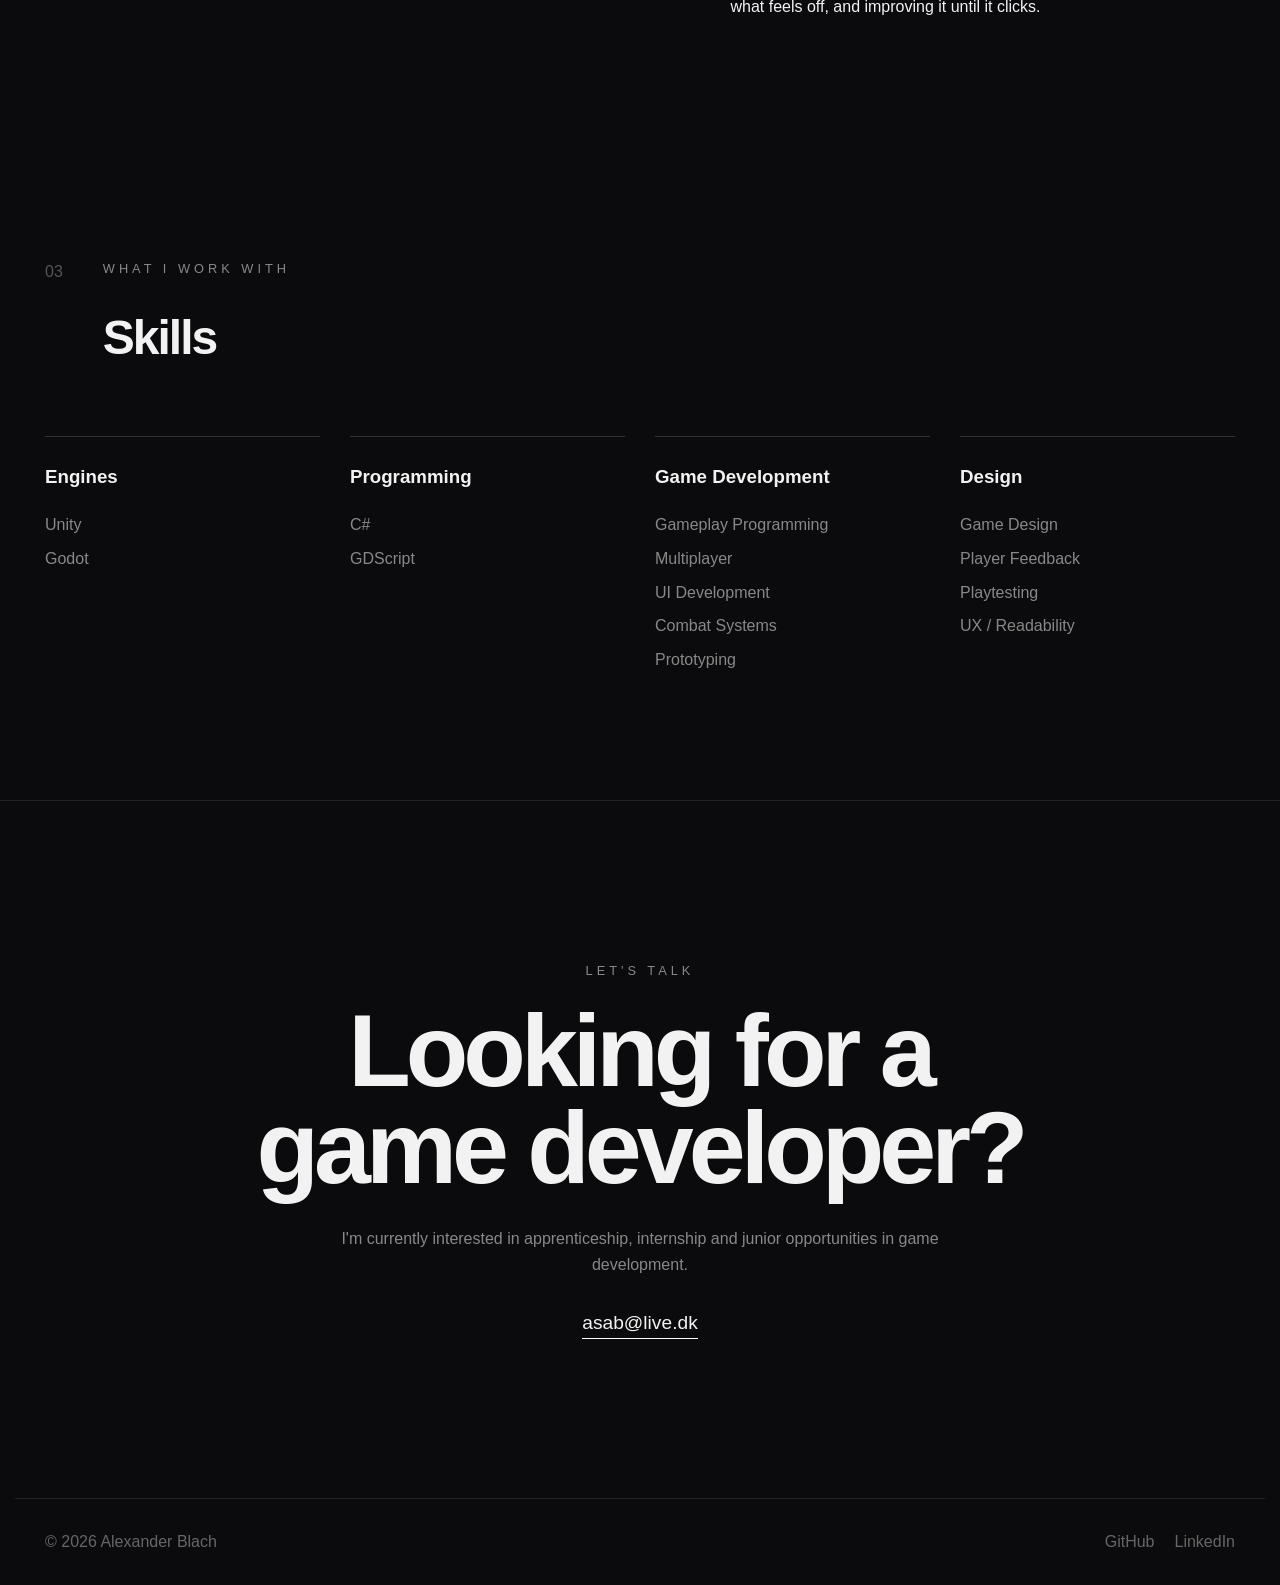
==== commit a46da9ed: "Fix typo in index.html paragraph" ====
--- a/index.html
+++ b/index.html
@@ -292,7 +292,7 @@
 
         <p>
             What I enjoy most is the point where programming and
-            game design meet — when a technical solution doesn't
+            game design meet, when a technical solution doesn't
             just make something work, but makes the game more fun,
             readable or satisfying to play.
         </p>
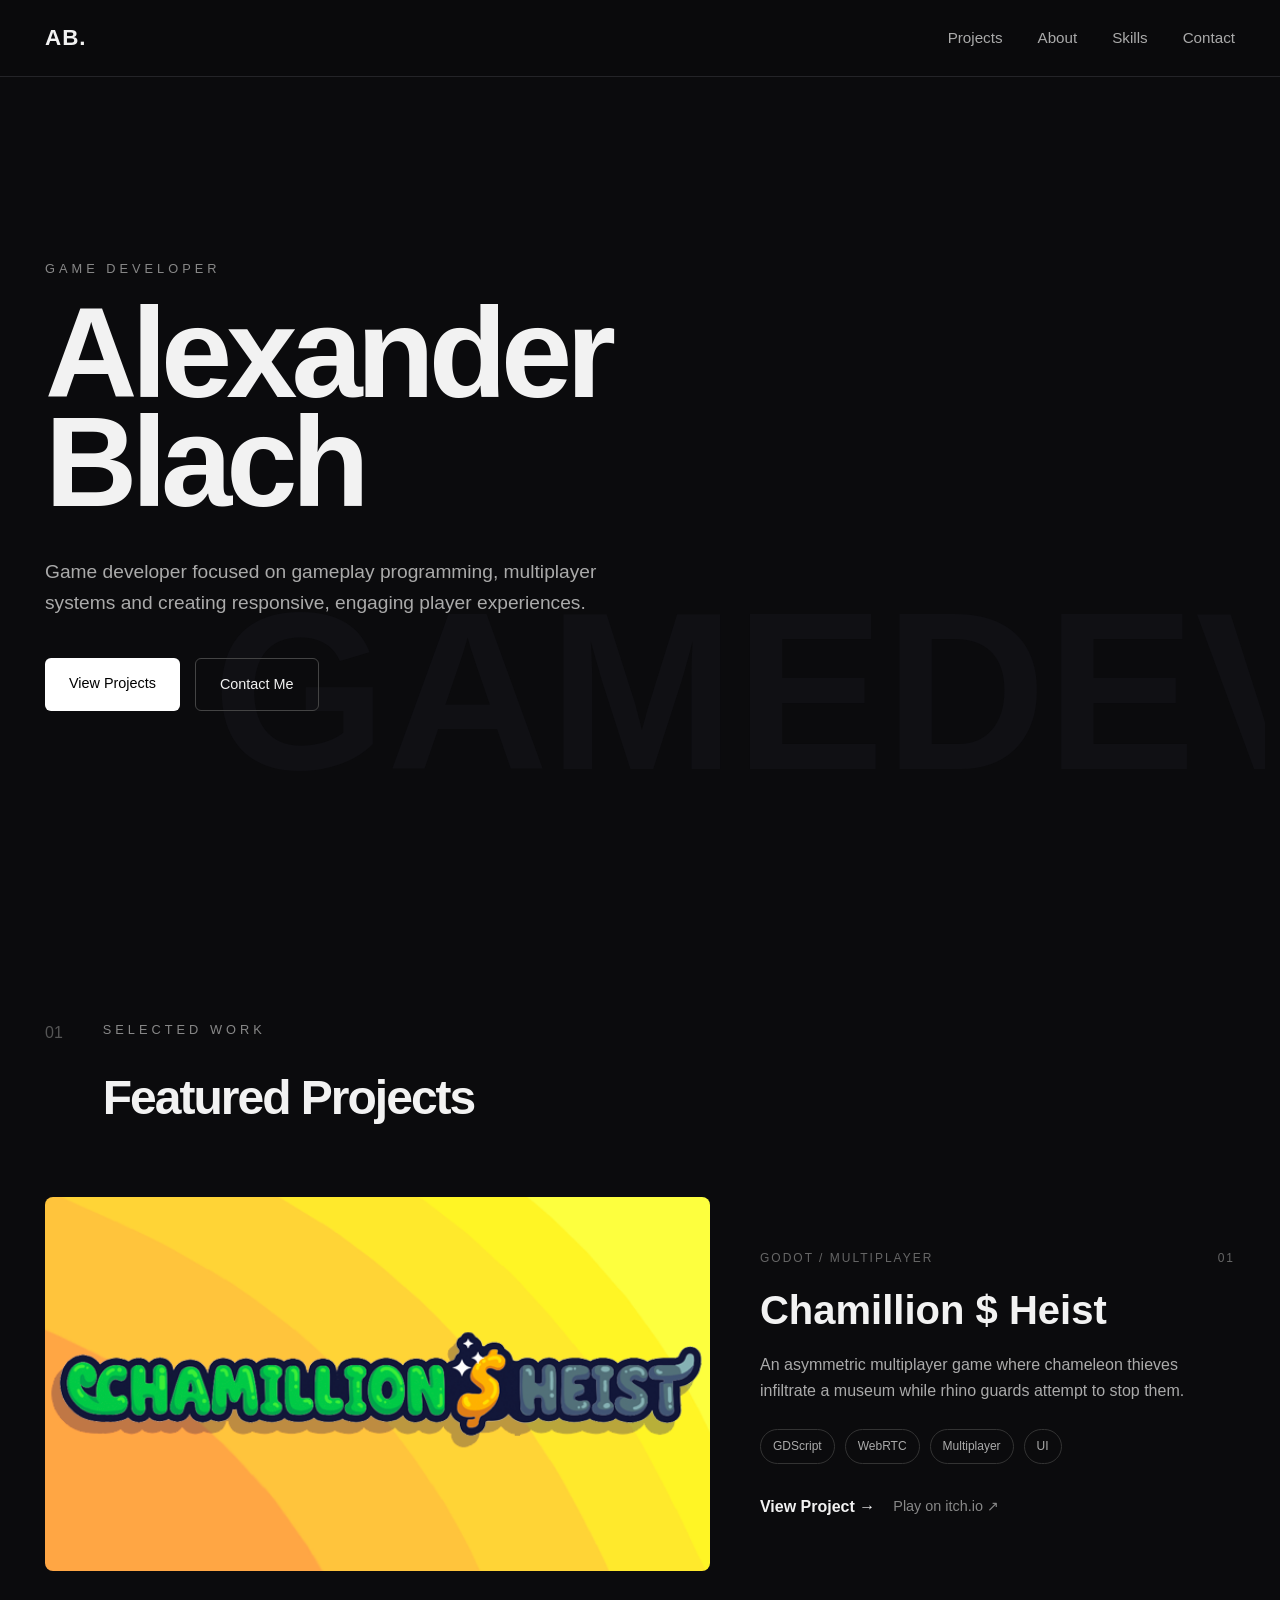
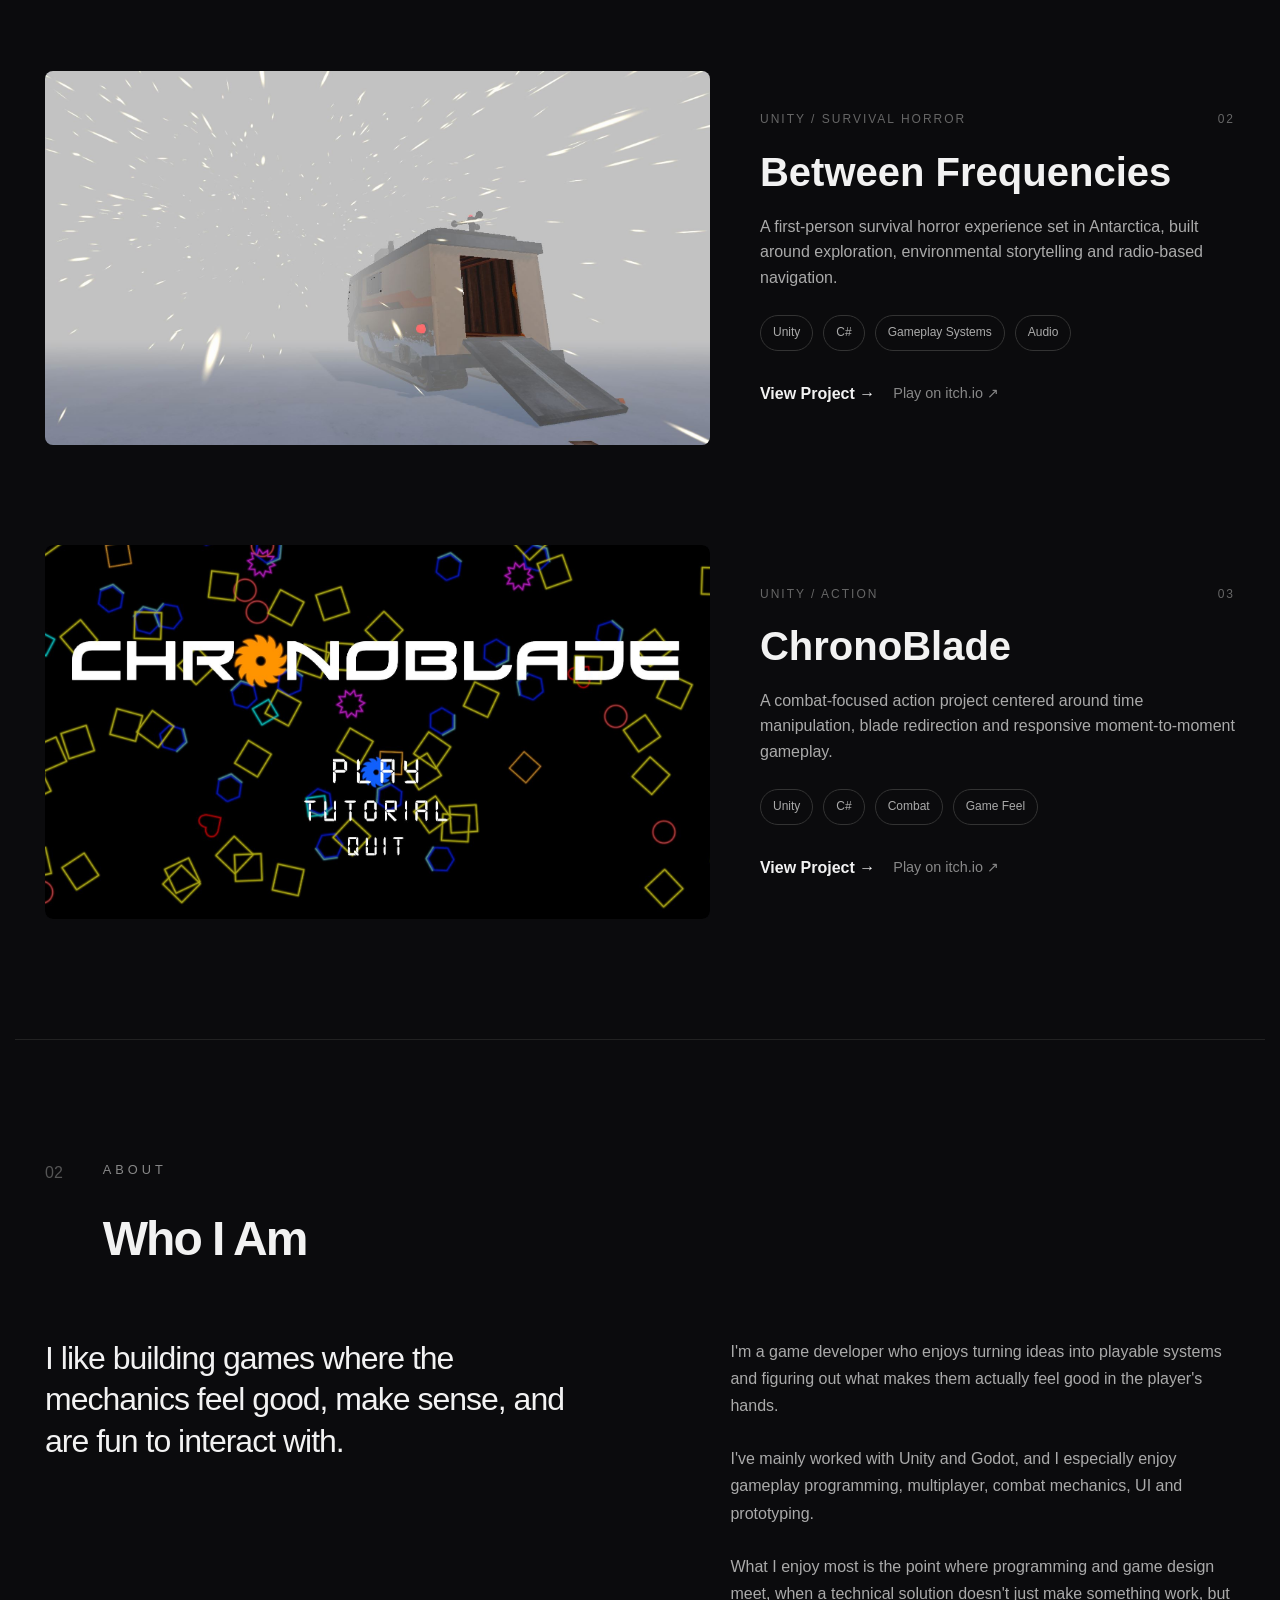
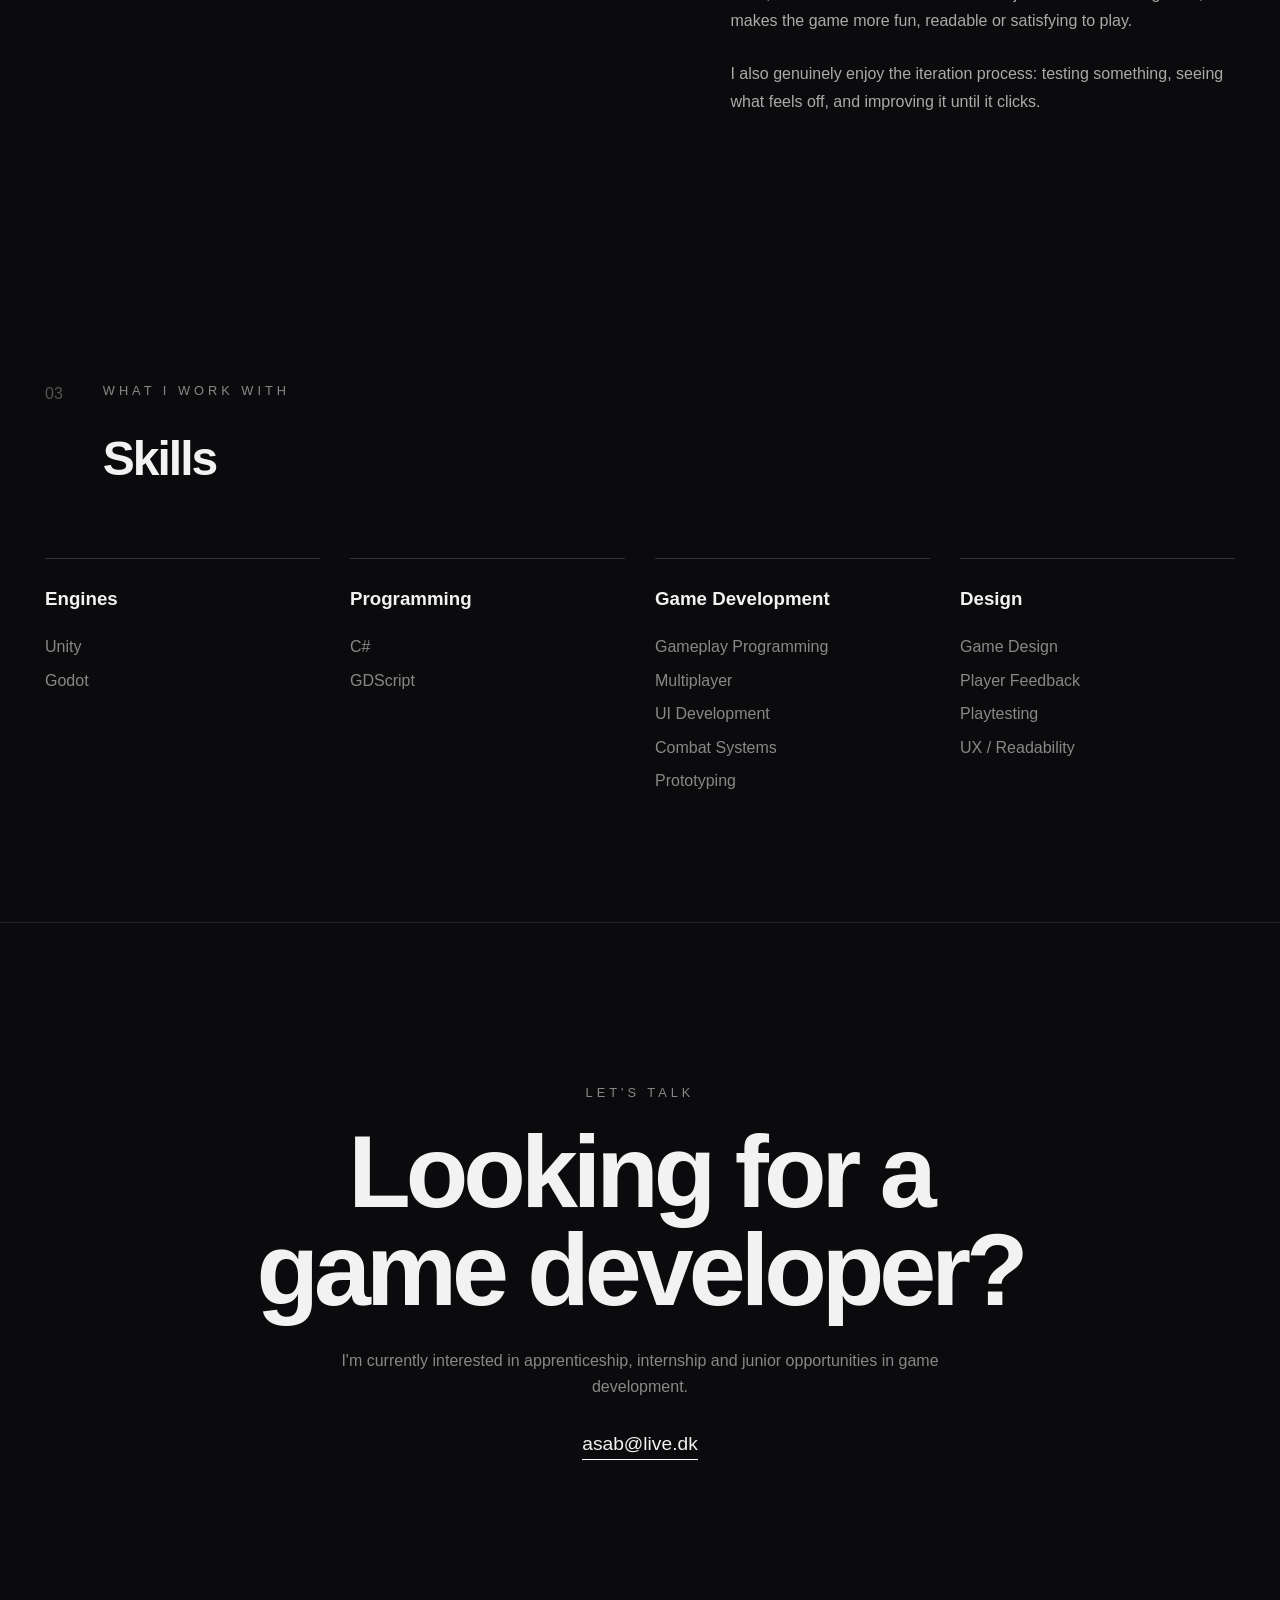
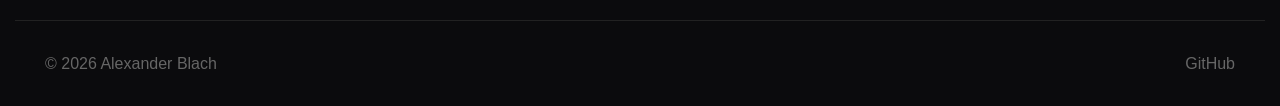
==== commit e7776ad7: "Fix footer links and set requested gameplay video posters" ====
--- a/index.html
+++ b/index.html
@@ -84,19 +84,25 @@
             <!-- CHAMELEONS VS RHINOS -->
             <article class="project-card">
 
-                <div class="project-image hover-video"
-     onmouseenter="startPreview(this)"
-     onmouseleave="stopPreview(this)">
-
-    <img
-        src="assets/images/ChamillionItchBanner.png"
-        alt="Chamillion $ Heist gameplay">
-
-    <video muted loop playsinline preload="metadata">
-        <source src="assets/videos/Chamillion.mp4" type="video/mp4">
-    </video>
-
-</div>
+                <a href="projects/chameleons-vs-rhinos.html"
+                   class="project-image-link"
+                   aria-label="View Chamillion $ Heist project">
+
+                    <div class="project-image hover-video"
+                         onmouseenter="startPreview(this)"
+                         onmouseleave="stopPreview(this)">
+
+                        <img
+                            src="assets/images/ChamillionItchBanner.png"
+                            alt="Chamillion $ Heist gameplay">
+
+                        <video muted loop playsinline preload="metadata">
+                            <source src="assets/videos/Chamillion.mp4" type="video/mp4">
+                        </video>
+
+                    </div>
+
+                </a>
 
                 <div class="project-content">
 
@@ -141,19 +147,25 @@
             <!-- BETWEEN FREQUENCIES -->
             <article class="project-card">
 
-                <div class="project-image hover-video"
-     onmouseenter="startPreview(this)"
-     onmouseleave="stopPreview(this)">
-
-    <img
-        src="assets/images/betweenfreq.JPG"
-        alt="Between Frequencies gameplay">
-
-    <video muted loop playsinline preload="metadata">
-        <source src="assets/videos/BetweenFrequencies.mp4" type="video/mp4">
-    </video>
-
-</div>
+                <a href="projects/between-frequencies.html"
+                   class="project-image-link"
+                   aria-label="View Between Frequencies project">
+
+                    <div class="project-image hover-video"
+                         onmouseenter="startPreview(this)"
+                         onmouseleave="stopPreview(this)">
+
+                        <img
+                            src="assets/images/betweenfreq.JPG"
+                            alt="Between Frequencies gameplay">
+
+                        <video muted loop playsinline preload="metadata">
+                            <source src="assets/videos/BetweenFrequencies.mp4" type="video/mp4">
+                        </video>
+
+                    </div>
+
+                </a>
 
                 <div class="project-content">
 
@@ -198,19 +210,25 @@
             <!-- CHRONOBLADE -->
             <article class="project-card">
 
-               <div class="project-image hover-video"
-     onmouseenter="startPreview(this)"
-     onmouseleave="stopPreview(this)">
-
-    <img
-        src="assets/images/chronoblade.JPG"
-        alt="ChronoBlade gameplay">
-
-    <video muted loop playsinline preload="metadata">
-        <source src="assets/videos/chronoblade-web.mp4" type="video/mp4">
-    </video>
-
-</div>
+               <a href="projects/chronoblade.html"
+                  class="project-image-link"
+                  aria-label="View ChronoBlade project">
+
+                    <div class="project-image hover-video"
+                         onmouseenter="startPreview(this)"
+                         onmouseleave="stopPreview(this)">
+
+                        <img
+                            src="assets/images/chronoblade.JPG"
+                            alt="ChronoBlade gameplay">
+
+                        <video muted loop playsinline preload="metadata">
+                            <source src="assets/videos/chronoblade-web.mp4" type="video/mp4">
+                        </video>
+
+                    </div>
+
+               </a>
 
                 <div class="project-content">
 
@@ -411,12 +429,6 @@
             GitHub
         </a>
 
-        <a href="https://www.linkedin.com/in/alexanderblach-undefined-a6a29342a/"
-           target="_blank"
-           rel="noopener noreferrer">
-            LinkedIn
-        </a>
-
     </div>
 
 </footer>
--- a/style.css
+++ b/style.css
@@ -347,11 +347,15 @@
     letter-spacing: -1px;
     max-width: 520px;
 }
+
+.about-text {
+    max-width: 560px;
 }
 
 .about-text p {
     color: #aaa;
-    margin-bottom: 24px;
+    margin-bottom: 26px;
+    line-height: 1.7;
 }
 
 
@@ -932,3 +936,87 @@
     display: inline-block;
     margin-top: 28px;
 }
+.project-image-link {
+    display: block;
+    cursor: pointer;
+}
+.project-image-link .project-image {
+    transition: transform 0.25s ease;
+}
+
+.project-image-link:hover .project-image {
+    transform: scale(1.01);
+}
+
+
+/* Project gameplay videos and screenshot galleries */
+.project-video-embed,
+.project-feature-video {
+    display: block;
+    width: 100%;
+    aspect-ratio: 16 / 9;
+    height: auto;
+    border: 0;
+    border-radius: 10px;
+    background: #18181e;
+    overflow: hidden;
+}
+
+.project-video-embed iframe {
+    display: block;
+    width: 100%;
+    height: 100%;
+    border: 0;
+}
+
+.project-video-link {
+    margin-top: 12px;
+    color: #aaa;
+    font-size: 0.9rem;
+}
+
+.project-video-link a:hover {
+    color: #fff;
+    text-decoration: underline;
+}
+
+.project-screenshot {
+    position: relative;
+    display: block;
+    aspect-ratio: 16 / 9;
+    border-radius: 8px;
+    overflow: hidden;
+    background: #18181e;
+}
+
+.project-screenshot img {
+    display: block;
+    width: 100%;
+    height: 100%;
+    object-fit: cover;
+    transition: transform 0.25s ease;
+}
+
+.project-screenshot:hover img {
+    transform: scale(1.025);
+}
+
+.project-screenshot-caption {
+    position: absolute;
+    right: 0;
+    bottom: 0;
+    left: 0;
+    padding: 28px 18px 14px;
+    background: linear-gradient(transparent, rgba(0, 0, 0, 0.85));
+    color: #fff;
+    font-size: 0.9rem;
+    display: flex;
+    justify-content: space-between;
+    gap: 12px;
+}
+
+/* Fill the gameplay video area (including its poster) instead of letterboxing. */
+.project-feature-video {
+    object-fit: cover;
+    object-position: center;
+}
